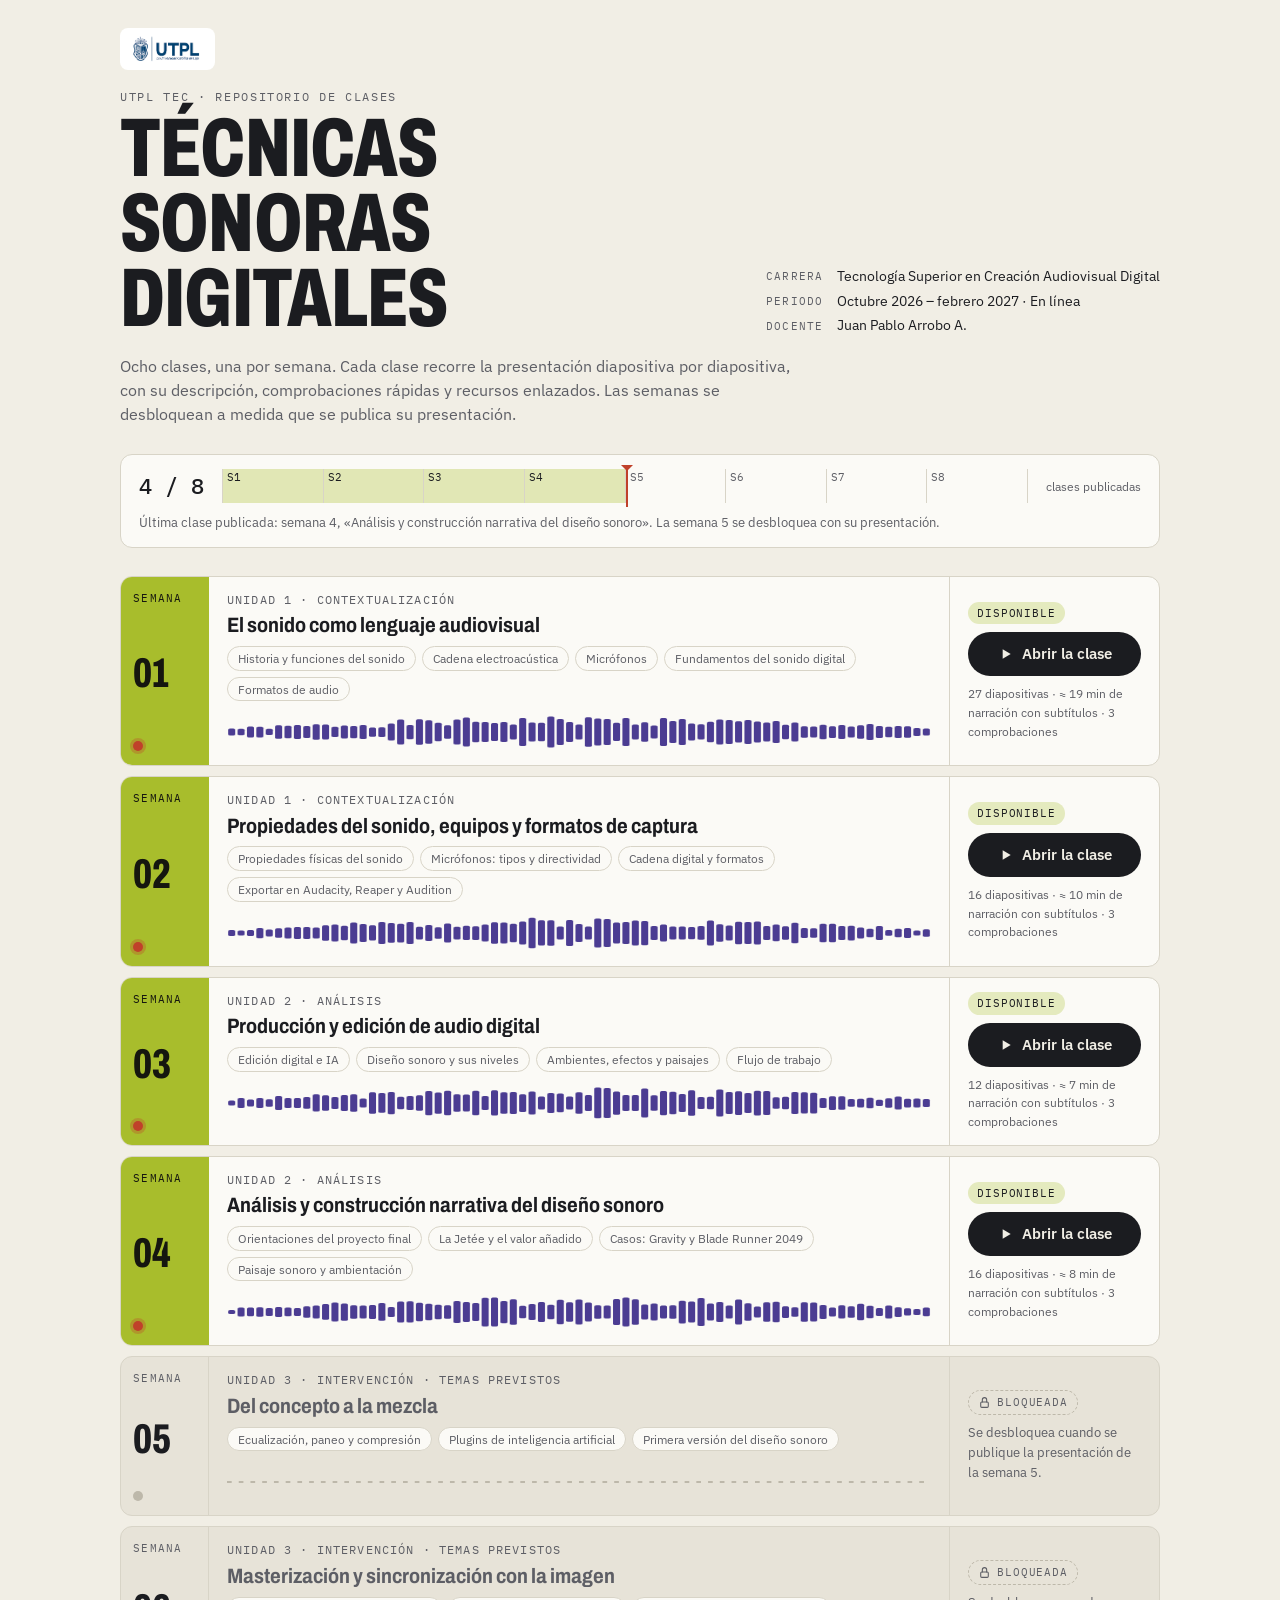
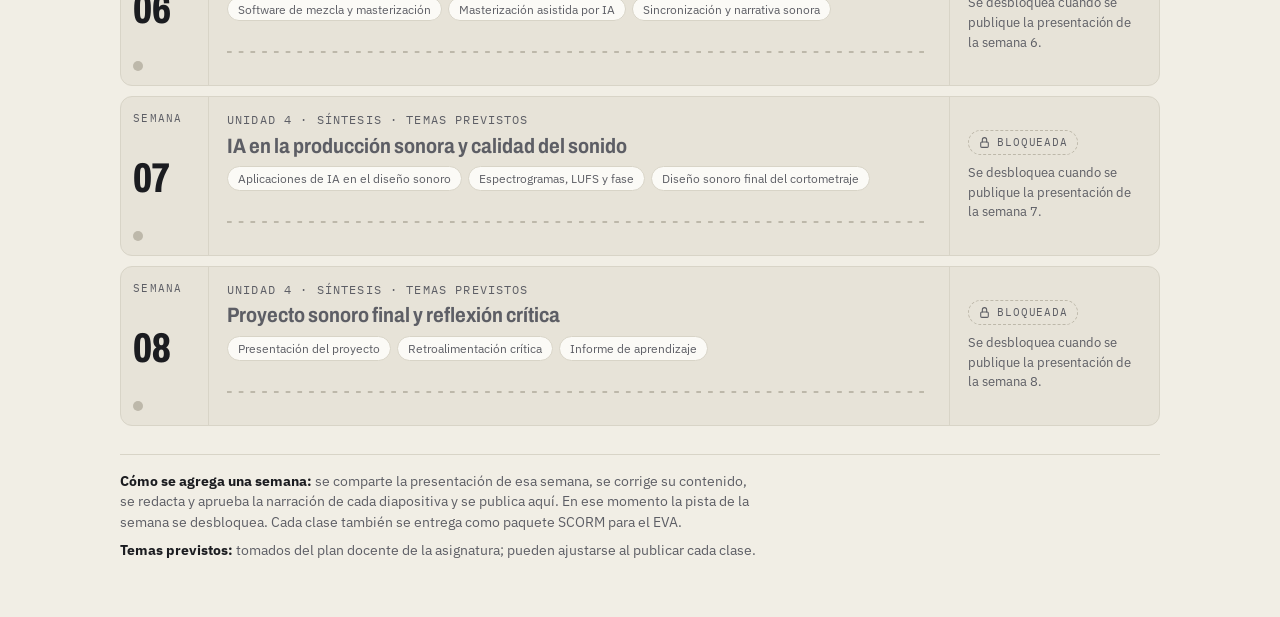
==== index.html @ 89742c26 "Índice: el código rige para todas las semanas (1 a 8) Co-Authored-By: Claude Opus 5.5 <noreply@anthr" ====
<!doctype html>
<html lang="es">
<head>
<meta charset="utf-8">
<meta name="viewport" content="width=device-width,initial-scale=1">
<title>Repositorio Técnicas Sonoras</title>
<style>body{margin:0}img{max-width:100%}[hidden]{display:none!important}</style>
<script data-goatcounter="https://tec.goatcounter.com/count"
        async src="//gc.zgo.at/count.js"></script>
</head>
<body>

<link rel="preconnect" href="https://fonts.gstatic.com" crossorigin>
<link rel="stylesheet" href="https://fonts.googleapis.com/css2?family=Archivo:wdth,wght@62..100,500..800&family=IBM+Plex+Sans:wght@400;500;600&family=IBM+Plex+Mono:wght@400;500&display=swap">
<style>
/* Layout: una sesión multipista. Cabecera con datos de la asignatura, barra de avance como transporte
   y ocho pistas (una por semana) que se apilan; la pista con clase publicada muestra su forma de onda,
   la bloqueada una línea plana. */
:root{
  --bg:#f1eee5; --surface:#fbfaf6; --fg:#1b1c20; --muted:#5d5e65; --line:#d8d4c7;
  --accent:#4b3c92; --lime:#6f7d12; --lime-bg:#a8bd2c; --on-lime:#15160f; --signal:#c0412a;
  --lock-bg:#e7e3d8; --wave-off:#bdb8aa;
  --display:'Archivo','Arial Narrow',system-ui,sans-serif;
  --body:'IBM Plex Sans',system-ui,-apple-system,'Segoe UI',sans-serif;
  --mono:'IBM Plex Mono',ui-monospace,Consolas,monospace;
  font-size:16px;
}
@media (prefers-color-scheme: dark){
  :root:not([data-theme="light"]){
    --bg:#121316; --surface:#1b1c20; --fg:#ecebe5; --muted:#a3a49d; --line:#2d2f35;
    --accent:#b2a6ec; --lime:#c5d64e; --lime-bg:#c5d64e; --on-lime:#15160f; --signal:#e8866c;
    --lock-bg:#17181b; --wave-off:#3a3c43; color-scheme:dark;
  }
}
:root[data-theme="dark"]{
  --bg:#121316; --surface:#1b1c20; --fg:#ecebe5; --muted:#a3a49d; --line:#2d2f35;
  --accent:#b2a6ec; --lime:#c5d64e; --lime-bg:#c5d64e; --on-lime:#15160f; --signal:#e8866c;
  --lock-bg:#17181b; --wave-off:#3a3c43; color-scheme:dark;
}
*{box-sizing:border-box}
body{background:var(--bg); color:var(--fg); margin:0; font-family:var(--body); line-height:1.5; padding-inline:16px; padding-block:28px 56px}
.envoltura{max-width:1040px; margin:0 auto; display:flex; flex-direction:column; gap:28px}
a{color:var(--accent)}
:focus-visible{outline:3px solid var(--lime-bg); outline-offset:3px}

.cabecera{display:grid; grid-template-columns:1fr auto; gap:18px 28px; align-items:end}
.marca{display:inline-flex; background:#fff; border-radius:8px; padding:6px 10px; width:fit-content; grid-column:1/-1}
.marca img{display:block; height:30px; width:auto}
.eyebrow{font-family:var(--mono); font-size:.74rem; letter-spacing:.14em; text-transform:uppercase; color:var(--muted); margin:0}
h1{font-family:var(--display); font-stretch:68%; font-weight:800; text-transform:uppercase; font-size:clamp(2.6rem, 8vw, 5.2rem); line-height:.9; letter-spacing:-.01em; margin:.35rem 0 0; text-wrap:balance}
.ficha{margin:0; display:grid; grid-template-columns:auto 1fr; gap:4px 14px; font-size:.86rem; min-width:0}
.ficha dt{font-family:var(--mono); font-size:.7rem; letter-spacing:.1em; text-transform:uppercase; color:var(--muted); padding-top:.2em}
.ficha dd{margin:0}
.intro{grid-column:1/-1; margin:0; max-width:68ch; color:var(--muted)}

/* transporte */
.transporte{display:grid; grid-template-columns:auto 1fr auto; gap:10px 18px; align-items:center; background:var(--surface); border:1px solid var(--line); border-radius:12px; padding:14px 18px}
.contador{font-family:var(--mono); font-size:1.35rem; font-weight:500; font-variant-numeric:tabular-nums; white-space:nowrap}
.regla{position:relative; height:34px; display:grid; grid-template-columns:repeat(8,1fr); border-left:1px solid var(--line)}
.regla span{border-right:1px solid var(--line); font-family:var(--mono); font-size:.66rem; color:var(--muted); padding:1px 4px; position:relative}
.regla span.on{background:color-mix(in srgb, var(--lime-bg) 32%, transparent); color:var(--fg)}
.cabezal{position:absolute; top:-4px; bottom:-4px; width:2px; background:var(--signal)}
.cabezal::before{content:""; position:absolute; top:0; left:-5px; border:6px solid transparent; border-top-color:var(--signal)}
.transporte .nota{font-size:.82rem; color:var(--muted); grid-column:1/-1; margin:0}

/* pistas */
.pistas{list-style:none; margin:0; padding:0; display:flex; flex-direction:column; gap:10px}
.pista{display:grid; grid-template-columns:88px minmax(0,1fr) 210px; background:var(--surface); border:1px solid var(--line); border-radius:12px; overflow:hidden; min-width:0}
.pista.bloqueada{background:var(--lock-bg)}
.canal{display:flex; flex-direction:column; justify-content:space-between; gap:8px; padding:14px 12px; border-right:1px solid var(--line); font-family:var(--mono)}
.canal .s{font-size:.66rem; letter-spacing:.12em; color:var(--muted)}
.canal .n{font-family:var(--display); font-stretch:68%; font-weight:800; font-size:2.6rem; line-height:.9}
.pista.publicada .canal{background:var(--lime-bg); color:var(--on-lime); border-right-color:transparent}
.pista.publicada .canal .s{color:var(--on-lime)}
.led{width:10px; height:10px; border-radius:50%; background:var(--wave-off)}
.pista.publicada .led{background:var(--signal); box-shadow:0 0 0 3px color-mix(in srgb, var(--signal) 30%, transparent)}
.cuerpo{padding:14px 18px; display:flex; flex-direction:column; gap:6px; min-width:0}
.unidad{font-family:var(--mono); font-size:.72rem; letter-spacing:.1em; text-transform:uppercase; color:var(--muted); margin:0}
.cuerpo h2{font-family:var(--display); font-stretch:85%; font-weight:700; font-size:1.3rem; line-height:1.15; margin:0; text-wrap:balance}
.pista.bloqueada h2{color:var(--muted)}
.temas{margin:2px 0 0; padding:0; list-style:none; display:flex; flex-wrap:wrap; gap:6px}
.temas li{font-size:.78rem; border:1px solid var(--line); border-radius:999px; padding:2px 10px; color:var(--muted); background:var(--surface)}
.onda{display:block; width:100%; height:38px; margin-top:6px}
.lado{display:flex; flex-direction:column; justify-content:center; gap:8px; padding:14px 18px; border-left:1px solid var(--line)}
.estado{display:inline-flex; align-items:center; gap:6px; font-family:var(--mono); font-size:.7rem; letter-spacing:.08em; text-transform:uppercase; width:fit-content; padding:3px 9px; border-radius:999px}
.estado.on{background:color-mix(in srgb, var(--lime-bg) 28%, transparent); color:var(--fg)}
.estado.off{background:transparent; border:1px dashed var(--wave-off); color:var(--muted)}
.estado svg{width:13px; height:13px}
.boton{display:inline-flex; align-items:center; justify-content:center; gap:8px; min-height:44px; padding:10px 16px; border-radius:999px; background:var(--fg); color:var(--bg); font-weight:600; text-decoration:none; font-size:.92rem}
.boton:hover{background:var(--accent); color:#fff}
.boton svg{width:16px; height:16px}
.meta{font-size:.78rem; color:var(--muted); margin:0; font-variant-numeric:tabular-nums}
.avance-propio{font-family:var(--mono); font-size:.74rem; color:var(--fg); margin:0}
.espera{font-size:.82rem; color:var(--muted); margin:0}

.visitas{grid-column:2; justify-self:end; display:inline-flex; align-items:center; gap:12px; background:var(--surface); border:1px solid var(--line); border-radius:10px; padding:8px 12px}
.visitas .etq{font-family:var(--mono); font-size:.68rem; letter-spacing:.14em; text-transform:uppercase; color:var(--muted); line-height:1.25}
.visitas .digitos{display:inline-flex; gap:3px}
.visitas .digitos span{font-family:var(--mono); font-size:1.25rem; font-weight:500; font-variant-numeric:tabular-nums; min-width:1.15em; text-align:center; padding:3px 2px; border-radius:4px; background:var(--fg); color:var(--bg)}
.pie{border-top:1px solid var(--line); padding-top:16px; color:var(--muted); font-size:.85rem; display:grid; gap:8px}
.pie p{margin:0; max-width:80ch}
.pie b{color:var(--fg)}

/* Puerta de acceso con código individual (solo GitHub Pages; inactiva sin URL del Apps Script) */
.puerta{position:fixed; inset:0; z-index:50; display:flex; align-items:center; justify-content:center; padding:16px;
  background:color-mix(in srgb, var(--bg) 86%, transparent); backdrop-filter:blur(3px)}
.puerta-caja{background:var(--surface); border:1px solid var(--line); border-radius:14px; padding:24px; width:100%; max-width:400px;
  display:flex; flex-direction:column; gap:12px; box-shadow:0 12px 32px rgba(0,0,0,.14)}
.puerta-caja h2{font-family:var(--display); font-stretch:85%; font-weight:700; font-size:1.35rem; line-height:1.15; margin:0}
.puerta-caja p{margin:0; font-size:.88rem; color:var(--muted)}
.puerta-caja label{font-family:var(--mono); font-size:.7rem; letter-spacing:.12em; text-transform:uppercase; color:var(--muted)}
.puerta-caja input{font-family:var(--mono); font-size:1.05rem; letter-spacing:.06em; text-transform:uppercase; padding:10px 12px;
  border-radius:8px; border:1.5px solid var(--line); background:var(--bg); color:var(--fg); min-height:44px; width:100%}
.puerta-caja input:focus{outline:3px solid var(--lime-bg); outline-offset:1px}
.puerta-acciones{display:flex; flex-wrap:wrap; gap:10px; align-items:center}
.puerta-acciones .boton{border:0; cursor:pointer; font:inherit; font-weight:600}
.puerta-sin{background:none; border:0; padding:6px 2px; color:var(--accent); font:inherit; font-size:.86rem; text-decoration:underline; cursor:pointer}
.puerta-error{color:var(--signal); font-size:.84rem; margin:0; min-height:1.3em}
.sesion-codigo{grid-column:1/-1; margin:0; font-size:.8rem; color:var(--muted)}
.sesion-codigo b{font-family:var(--mono); font-weight:500; color:var(--fg)}
.sesion-codigo button{background:none; border:0; padding:0 2px; color:var(--accent); font:inherit; text-decoration:underline; cursor:pointer}
/* Progreso colectivo y anónimo por semana */
.prog-mini{display:flex; flex-direction:column; gap:4px}
.prog-mini .barra{height:5px; border-radius:999px; background:var(--line); overflow:hidden}
.prog-mini .lleno{height:100%; width:0; background:var(--accent); border-radius:999px; transition:width .5s ease}
.prog-mini .pct{font-family:var(--mono); font-size:.7rem; color:var(--muted)}

@media (max-width:760px){
  .cabecera{grid-template-columns:1fr}
  .pista{grid-template-columns:64px minmax(0,1fr)}
  .canal .n{font-size:2rem}
  .lado{grid-column:1/-1; border-left:0; border-top:1px solid var(--line); flex-direction:row; flex-wrap:wrap; align-items:center; justify-content:space-between}
  .transporte{grid-template-columns:1fr}
  .visitas{grid-column:1; justify-self:start}
}
@media (prefers-reduced-motion:no-preference){
  .pista.publicada .onda rect{transform-origin:center; animation:sube .7s ease-out both}
  @keyframes sube{from{transform:scaleY(.2)}to{transform:scaleY(1)}}
}
</style>

<div class="puerta" id="puerta" role="dialog" aria-modal="true" aria-labelledby="puerta-titulo" hidden>
  <form class="puerta-caja" id="puerta-form" autocomplete="off" novalidate>
    <h2 id="puerta-titulo">Ingrese con su código</h2>
    <p id="puerta-texto">Escriba el código individual que le entregó el profesor. Se guarda en este navegador y no se le volverá a pedir.</p>
    <label for="puerta-input">Código</label>
    <input id="puerta-input" type="text" inputmode="text" spellcheck="false" placeholder="TSD-XXXXX" maxlength="9" aria-describedby="puerta-error">
    <p class="puerta-error" id="puerta-error" aria-live="polite"></p>
    <div class="puerta-acciones">
      <button class="boton" id="puerta-boton" type="submit">Ingresar</button>
      <button class="puerta-sin" id="puerta-sin" type="button" hidden>Cancelar</button>
    </div>
    <p id="puerta-nota">Todas las clases del repositorio piden este código. Si no lo tiene, consúltelo en el anuncio del EVA.</p>
  </form>
</div>

<div class="envoltura">
  <header class="cabecera">
    <div class="marca"><img src="[data-uri]" alt="Universidad Técnica Particular de Loja"></div>
    <div>
      <p class="eyebrow">UTPL TEC · Repositorio de clases</p>
      <h1>Técnicas sonoras digitales</h1>
    </div>
    <dl class="ficha">
      <dt>Carrera</dt><dd>Tecnología Superior en Creación Audiovisual Digital</dd>
      <dt>Periodo</dt><dd>Octubre 2026 – febrero 2027 · En línea</dd>
      <dt>Docente</dt><dd>Juan Pablo Arrobo A.</dd>
    </dl>
    <div class="visitas" id="visitas" hidden aria-live="polite"><span class="etq">Visitas<br>al repositorio</span><span class="digitos" id="visitas-num" aria-hidden="true"></span><span class="sr" id="visitas-sr" style="position:absolute;width:1px;height:1px;overflow:hidden;clip:rect(0 0 0 0)"></span></div>
    <p class="intro">Ocho clases, una por semana. Cada clase recorre la presentación diapositiva por diapositiva, con su descripción, comprobaciones rápidas y recursos enlazados. Las semanas se desbloquean a medida que se publica su presentación.</p>
  </header>

  <section class="transporte" aria-label="Avance del curso">
    <span class="contador" id="contador">1 / 8</span>
    <div class="regla" id="regla" aria-hidden="true"></div>
    <span class="meta" id="contador-nota">clases publicadas</span>
    <p class="nota" id="ultima"></p>
    <p class="sesion-codigo" id="sesion-codigo" hidden>Ingresó con el código <b id="sesion-codigo-txt"></b> · <button type="button" id="sesion-cambiar">¿No es su código? Cambiar</button></p>
  </section>

  <ol class="pistas" id="pistas" aria-label="Clases por semana"></ol>

  <footer class="pie">
    <p><b>Cómo se agrega una semana:</b> se comparte la presentación de esa semana, se corrige su contenido, se redacta y aprueba la narración de cada diapositiva y se publica aquí. En ese momento la pista de la semana se desbloquea. Cada clase también se entrega como paquete SCORM para el EVA.</p>
    <p><b>Temas previstos:</b> tomados del plan docente de la asignatura; pueden ajustarse al publicar cada clase.</p>
  </footer>
</div>

<script>
/* Contador de visitas (Abacus, sin cuenta; funciona en el sitio público, no dentro del artefacto de Claude).
   Cuenta una visita por sesión del navegador; si el servicio no responde, el contador no se muestra. */
(function () {
  var API = 'https://abacus.jasoncameron.dev/', NS = 'utpl-tsd-juanp4105', KEY = 'repositorio';
  var ya = false; try { ya = sessionStorage.getItem('tsd_visita') === '1'; } catch (e) {}
  var url = API + (ya ? 'get/' : 'hit/') + NS + '/' + KEY;
  var ctl = typeof AbortController !== 'undefined' ? new AbortController() : null;
  if (ctl) setTimeout(function () { ctl.abort(); }, 6000);
  fetch(url, ctl ? { signal: ctl.signal } : {}).then(function (r) { return r.ok ? r.json() : null; }).then(function (d) {
    if (!d || typeof d.value !== 'number') return;
    try { sessionStorage.setItem('tsd_visita', '1'); } catch (e) {}
    var txt = String(d.value).padStart(5, '0');
    document.getElementById('visitas-num').innerHTML = txt.split('').map(function (c) { return '<span>' + c + '</span>'; }).join('');
    document.getElementById('visitas-sr').textContent = d.value + ' visitas';
    document.getElementById('visitas').hidden = false;
  }).catch(function () {});
})();
</script>
<script>
(function () {
  'use strict';
  /* Para publicar una semana: marcar publicada:true, poner su url y su detalle. */
  var semanas = [
    { n: 1, unidad: 'Unidad 1 · Contextualización', titulo: 'El sonido como lenguaje audiovisual', publicada: true,
      url: 'semana-01/index.html', clave: 'a2_leccion_tsd-semana-01_v1', diapositivas: 27,
      detalle: '27 diapositivas · ≈ 19 min de narración con subtítulos · 3 comprobaciones',
      temas: ['Historia y funciones del sonido', 'Cadena electroacústica', 'Micrófonos', 'Fundamentos del sonido digital', 'Formatos de audio'] },
    { n: 2, unidad: 'Unidad 1 · Contextualización', titulo: 'Propiedades del sonido, equipos y formatos de captura', publicada: true,
      url: 'semana-02/index.html', clave: 'a2_leccion_tsd-semana-02_v1', diapositivas: 16,
      detalle: '16 diapositivas · ≈ 10 min de narración con subtítulos · 3 comprobaciones',
      temas: ['Propiedades físicas del sonido', 'Micrófonos: tipos y directividad', 'Cadena digital y formatos', 'Exportar en Audacity, Reaper y Audition'] },
    { n: 3, unidad: 'Unidad 2 · Análisis', titulo: 'Producción y edición de audio digital', publicada: true,
      url: 'semana-03/index.html', clave: 'a2_leccion_tsd-semana-03_v1', diapositivas: 12,
      detalle: '12 diapositivas · ≈ 7 min de narración con subtítulos · 3 comprobaciones',
      temas: ['Edición digital e IA', 'Diseño sonoro y sus niveles', 'Ambientes, efectos y paisajes', 'Flujo de trabajo'] },
    { n: 4, unidad: 'Unidad 2 · Análisis', titulo: 'Análisis y construcción narrativa del diseño sonoro', publicada: true,
      url: 'semana-04/index.html', clave: 'a2_leccion_tsd-semana-04_v1', diapositivas: 16,
      detalle: '16 diapositivas · ≈ 8 min de narración con subtítulos · 3 comprobaciones',
      temas: ['Orientaciones del proyecto final', 'La Jetée y el valor añadido', 'Casos: Gravity y Blade Runner 2049', 'Paisaje sonoro y ambientación'] },
    { n: 5, unidad: 'Unidad 3 · Intervención', titulo: 'Del concepto a la mezcla',
      temas: ['Ecualización, paneo y compresión', 'Plugins de inteligencia artificial', 'Primera versión del diseño sonoro'] },
    { n: 6, unidad: 'Unidad 3 · Intervención', titulo: 'Masterización y sincronización con la imagen',
      temas: ['Software de mezcla y masterización', 'Masterización asistida por IA', 'Sincronización y narrativa sonora'] },
    { n: 7, unidad: 'Unidad 4 · Síntesis', titulo: 'IA en la producción sonora y calidad del sonido',
      temas: ['Aplicaciones de IA en el diseño sonoro', 'Espectrogramas, LUFS y fase', 'Diseño sonoro final del cortometraje'] },
    { n: 8, unidad: 'Unidad 4 · Síntesis', titulo: 'Proyecto sonoro final y reflexión crítica',
      temas: ['Presentación del proyecto', 'Retroalimentación crítica', 'Informe de aprendizaje'] }
  ];

  var publicadas = semanas.filter(function (s) { return s.publicada; });
  var ultima = publicadas[publicadas.length - 1];
  var TOTAL = semanas.length;

  function esc(t) { return String(t).replace(/[&<>"]/g, function (c) { return { '&': '&amp;', '<': '&lt;', '>': '&gt;', '"': '&quot;' }[c]; }); }
  function leerAvance(s) {
    if (!s.clave) return null;
    try { var p = JSON.parse(localStorage.getItem(s.clave)); if (!p) return null;
      return { vistas: Object.keys(p.vistas || {}).length, fin: !!p.fin }; } catch (e) { return null; }
  }
  function onda(semilla, activa) {
    var w = 600, h = 38, n = 75, bw = w / n, out = '';
    if (!activa) return '<svg class="onda" viewBox="0 0 ' + w + ' ' + h + '" preserveAspectRatio="none" aria-hidden="true"><line x1="0" y1="19" x2="600" y2="19" stroke="var(--wave-off)" stroke-width="2" stroke-dasharray="4 6"/></svg>';
    var x = semilla * 9301 + 49297;
    for (var i = 0; i < n; i++) {
      x = (x * 9301 + 49297) % 233280;
      var r = x / 233280, env = Math.sin(Math.PI * i / n) * .7 + .3;
      var a = Math.max(2, (r * .6 + .4) * env * (h - 6));
      out += '<rect x="' + (i * bw + 1).toFixed(1) + '" y="' + ((h - a) / 2).toFixed(1) + '" width="' + (bw - 2).toFixed(1) + '" height="' + a.toFixed(1) + '" rx="1.5" fill="var(--accent)" style="animation-delay:' + (i * 8) + 'ms"/>';
    }
    return '<svg class="onda" viewBox="0 0 ' + w + ' ' + h + '" preserveAspectRatio="none" aria-hidden="true">' + out + '</svg>';
  }
  var candado = '<svg viewBox="0 0 24 24" fill="none" stroke="currentColor" stroke-width="2" stroke-linecap="round" stroke-linejoin="round" aria-hidden="true"><rect x="5" y="11" width="14" height="10" rx="2"/><path d="M8 11V7a4 4 0 0 1 8 0v4"/></svg>';
  var play = '<svg viewBox="0 0 24 24" fill="currentColor" aria-hidden="true"><path d="M7 5v14l12-7z"/></svg>';

  document.getElementById('contador').textContent = publicadas.length + ' / ' + TOTAL;
  document.getElementById('regla').innerHTML = semanas.map(function (s) { return '<span class="' + (s.publicada ? 'on' : '') + '">S' + s.n + '</span>'; }).join('') +
    '<i class="cabezal" style="left:' + (publicadas.length / TOTAL * 100) + '%"></i>';
  if (ultima) document.getElementById('ultima').textContent = 'Última clase publicada: semana ' + ultima.n + ', «' + ultima.titulo + '». La semana ' + (ultima.n + 1 <= TOTAL ? (ultima.n + 1) + ' se desbloquea con su presentación.' : 'final ya está disponible.');

  document.getElementById('pistas').innerHTML = semanas.map(function (s) {
    var num = String(s.n).padStart(2, '0');
    var temas = '<ul class="temas" aria-label="Temas">' + s.temas.map(function (t) { return '<li>' + esc(t) + '</li>'; }).join('') + '</ul>';
    var canal = '<div class="canal"><span class="s">SEMANA</span><span class="n">' + num + '</span><span class="led" aria-hidden="true"></span></div>';
    if (s.publicada) {
      var av = leerAvance(s), txtAv = '';
      if (av && av.fin) txtAv = '<p class="avance-propio">✓ Clase terminada</p>';
      else if (av && av.vistas) txtAv = '<p class="avance-propio">Su avance: ' + av.vistas + ' de ' + s.diapositivas + ' diapositivas</p>';
      return '<li class="pista publicada">' + canal +
        '<div class="cuerpo"><p class="unidad">' + esc(s.unidad) + '</p><h2>' + esc(s.titulo) + '</h2>' + temas + onda(s.n, true) + '</div>' +
        '<div class="lado"><span class="estado on">Disponible</span><a class="boton" href="' + esc(s.url) + '" data-semana="semana-' + num + '" data-n="' + s.n + '">' + play + (av && av.vistas && !av.fin ? 'Continuar la clase' : 'Abrir la clase') + '</a>' +
        '<p class="meta">' + esc(s.detalle) + '</p>' + txtAv +
        '<div class="prog-mini" id="prog-semana-' + num + '" hidden><div class="barra"><div class="lleno"></div></div><span class="pct"></span></div>' +
        '</div></li>';
    }
    return '<li class="pista bloqueada" aria-disabled="true">' + canal +
      '<div class="cuerpo"><p class="unidad">' + esc(s.unidad) + ' · temas previstos</p><h2>' + esc(s.titulo) + '</h2>' + temas + onda(s.n, false) + '</div>' +
      '<div class="lado"><span class="estado off">' + candado + 'Bloqueada</span><p class="espera">Se desbloquea cuando se publique la presentación de la semana ' + s.n + '.</p></div></li>';
  }).join('');
})();
</script>

<script>
/* Puerta de acceso con código individual + registro de ingresos + progreso colectivo anónimo.
   Todo pasa por un Google Apps Script del profesor (AppsScript_Codigo_TSD.gs). Mientras APPS_SCRIPT_URL
   siga en 'PENDIENTE_URL_APPS_SCRIPT', esta sección no hace nada y la página funciona con acceso libre.
   Solo funciona en GitHub Pages: la copia del repositorio en Claude bloquea llamadas a servicios externos. */
(function () {
  'use strict';
  // ⚠️ Reemplazar por la URL de la aplicación web del Apps Script (termina en /exec). Paso 5 de la guía.
  var APPS_SCRIPT_URL = 'PENDIENTE_URL_APPS_SCRIPT';
  var PRIMERA_SEMANA_CON_CODIGO = 1;   // todas las semanas piden código (decisión del profesor, 29 oct 2026)
  var CODIGO_DOCENTE = 'TSD-PROFE';    // se registra como «docente» y no cuenta en el porcentaje
  var CLAVE = 'tsd_codigo';

  if (!/^https:\/\/script\.google(usercontent)?\.com\//.test(APPS_SCRIPT_URL)) return;

  var $ = function (id) { return document.getElementById(id); };
  var puerta = $('puerta'), form = $('puerta-form'), input = $('puerta-input'), error = $('puerta-error');
  var destino = null, ultimoFoco = null;

  function formatoValido(c) { return /^TSD-[A-Z2-9]{5}$/.test(c); }
  function leer() { try { var c = localStorage.getItem(CLAVE); return c && formatoValido(c) ? c : null; } catch (e) { return null; } }
  function guardar(c) { try { localStorage.setItem(CLAVE, c); } catch (e) {} }
  function borrar() { try { localStorage.removeItem(CLAVE); } catch (e) {} }

  function baliza(codigo, pagina, listo) {
    var hecho = false, fin = function () { if (!hecho) { hecho = true; if (listo) listo(); } };
    if (!codigo) { fin(); return; }
    var img = new Image();
    img.onload = img.onerror = fin;
    setTimeout(fin, 900);   // nunca demorar la apertura de la clase más de un segundo
    img.src = APPS_SCRIPT_URL + '?accion=log&codigo=' + encodeURIComponent(codigo) +
      '&pagina=' + encodeURIComponent(pagina) + '&t=' + Date.now();
  }

  function jsonp(params, alListo, alFallar, espera) {
    var cb = 'tsdCb' + Date.now() + Math.floor(Math.random() * 1000), s = document.createElement('script'), vencido = false;
    var t = setTimeout(function () { vencido = true; limpiar(); alFallar(); }, espera || 6000);
    function limpiar() { try { delete window[cb]; } catch (e) { window[cb] = undefined; } if (s.parentNode) s.parentNode.removeChild(s); }
    window[cb] = function (d) { if (vencido) return; clearTimeout(t); limpiar(); alListo(d); };
    s.onerror = function () { if (vencido) return; clearTimeout(t); limpiar(); alFallar(); };
    s.src = APPS_SCRIPT_URL + '?' + params + '&callback=' + cb;
    document.body.appendChild(s);
  }

  function cargarEstadisticas() {
    jsonp('accion=stats', function (d) {
      if (!d || !d.paginas) return;
      Array.prototype.forEach.call(document.querySelectorAll('[data-semana]'), function (a) {
        if (+a.dataset.n < PRIMERA_SEMANA_CON_CODIGO) return;
        var caja = $('prog-' + a.dataset.semana); if (!caja) return;
        var pct = (d.paginas[a.dataset.semana] || {}).porcentaje || 0;
        caja.querySelector('.lleno').style.width = Math.min(100, pct) + '%';
        caja.querySelector('.pct').textContent = pct + '% de la clase ya la revisó';
        caja.hidden = false;
      });
    }, function () {});
  }

  function mostrarSesion() {
    var c = leer();
    $('sesion-codigo').hidden = !c;
    if (c) $('sesion-codigo-txt').textContent = c;
  }

  function abrirPuerta(semana) {
    destino = semana || null;
    ultimoFoco = document.activeElement;
    $('puerta-titulo').textContent = destino ? 'Esta clase pide su código' : 'Ingrese con su código';
    $('puerta-sin').textContent = 'Cancelar';
    $('puerta-sin').hidden = !destino && !leer();
    error.textContent = ''; input.value = '';
    puerta.hidden = false;
    setTimeout(function () { input.focus(); }, 30);
  }
  function cerrarPuerta() {
    puerta.hidden = true; destino = null;
    if (ultimoFoco && ultimoFoco.focus) ultimoFoco.focus();
  }

  function aceptar(codigo) {
    guardar(codigo);
    var ir = destino;
    cerrarPuerta(); mostrarSesion();
    try { sessionStorage.setItem('tsd_indice', '1'); } catch (e) {}
    baliza(codigo, 'indice');
    cargarEstadisticas();
    if (ir) baliza(codigo, ir.dataset.semana, function () { location.href = ir.href; });
  }

  form.addEventListener('submit', function (e) {
    e.preventDefault();
    var val = input.value.trim().toUpperCase().replace(/\s+/g, '');
    if (/^TSD[A-Z2-9]{5}$/.test(val)) val = 'TSD-' + val.slice(3);
    if (!formatoValido(val)) { error.textContent = 'Revise el código: tiene la forma TSD-XXXXX.'; return; }
    if (val === CODIGO_DOCENTE) { aceptar(val); return; }
    var boton = $('puerta-boton'); boton.disabled = true; error.textContent = 'Comprobando…';
    jsonp('accion=validar&codigo=' + encodeURIComponent(val), function (d) {
      boton.disabled = false;
      if (d && d.valido === false) { error.textContent = 'Ese código no está en la lista de la clase. Revíselo o consulte al profesor.'; return; }
      aceptar(val);
    }, function () { boton.disabled = false; aceptar(val); /* sin respuesta del servidor: vale el formato */ });
  });
  $('puerta-sin').addEventListener('click', cerrarPuerta);
  puerta.addEventListener('keydown', function (e) { if (e.key === 'Escape' && !$('puerta-sin').hidden) cerrarPuerta(); });
  $('sesion-cambiar').addEventListener('click', function () { borrar(); mostrarSesion(); abrirPuerta(); });

  document.addEventListener('click', function (e) {
    var a = e.target.closest && e.target.closest('a[data-semana]');
    if (!a || e.defaultPrevented || e.button !== 0 || e.metaKey || e.ctrlKey || e.shiftKey || e.altKey) return;
    var codigo = leer();
    if (!codigo && +a.dataset.n < PRIMERA_SEMANA_CON_CODIGO) return;   // semana libre: se abre sin más
    e.preventDefault();
    if (!codigo) { abrirPuerta(a); return; }
    baliza(codigo, a.dataset.semana, function () { location.href = a.href; });
  });

  var codigo = leer();
  mostrarSesion();
  if (codigo) {
    var visto = false; try { visto = sessionStorage.getItem('tsd_indice') === '1'; sessionStorage.setItem('tsd_indice', '1'); } catch (e) {}
    if (!visto) baliza(codigo, 'indice');
    cargarEstadisticas();
  } else {
    abrirPuerta();
  }
})();
</script>
</body>
</html>
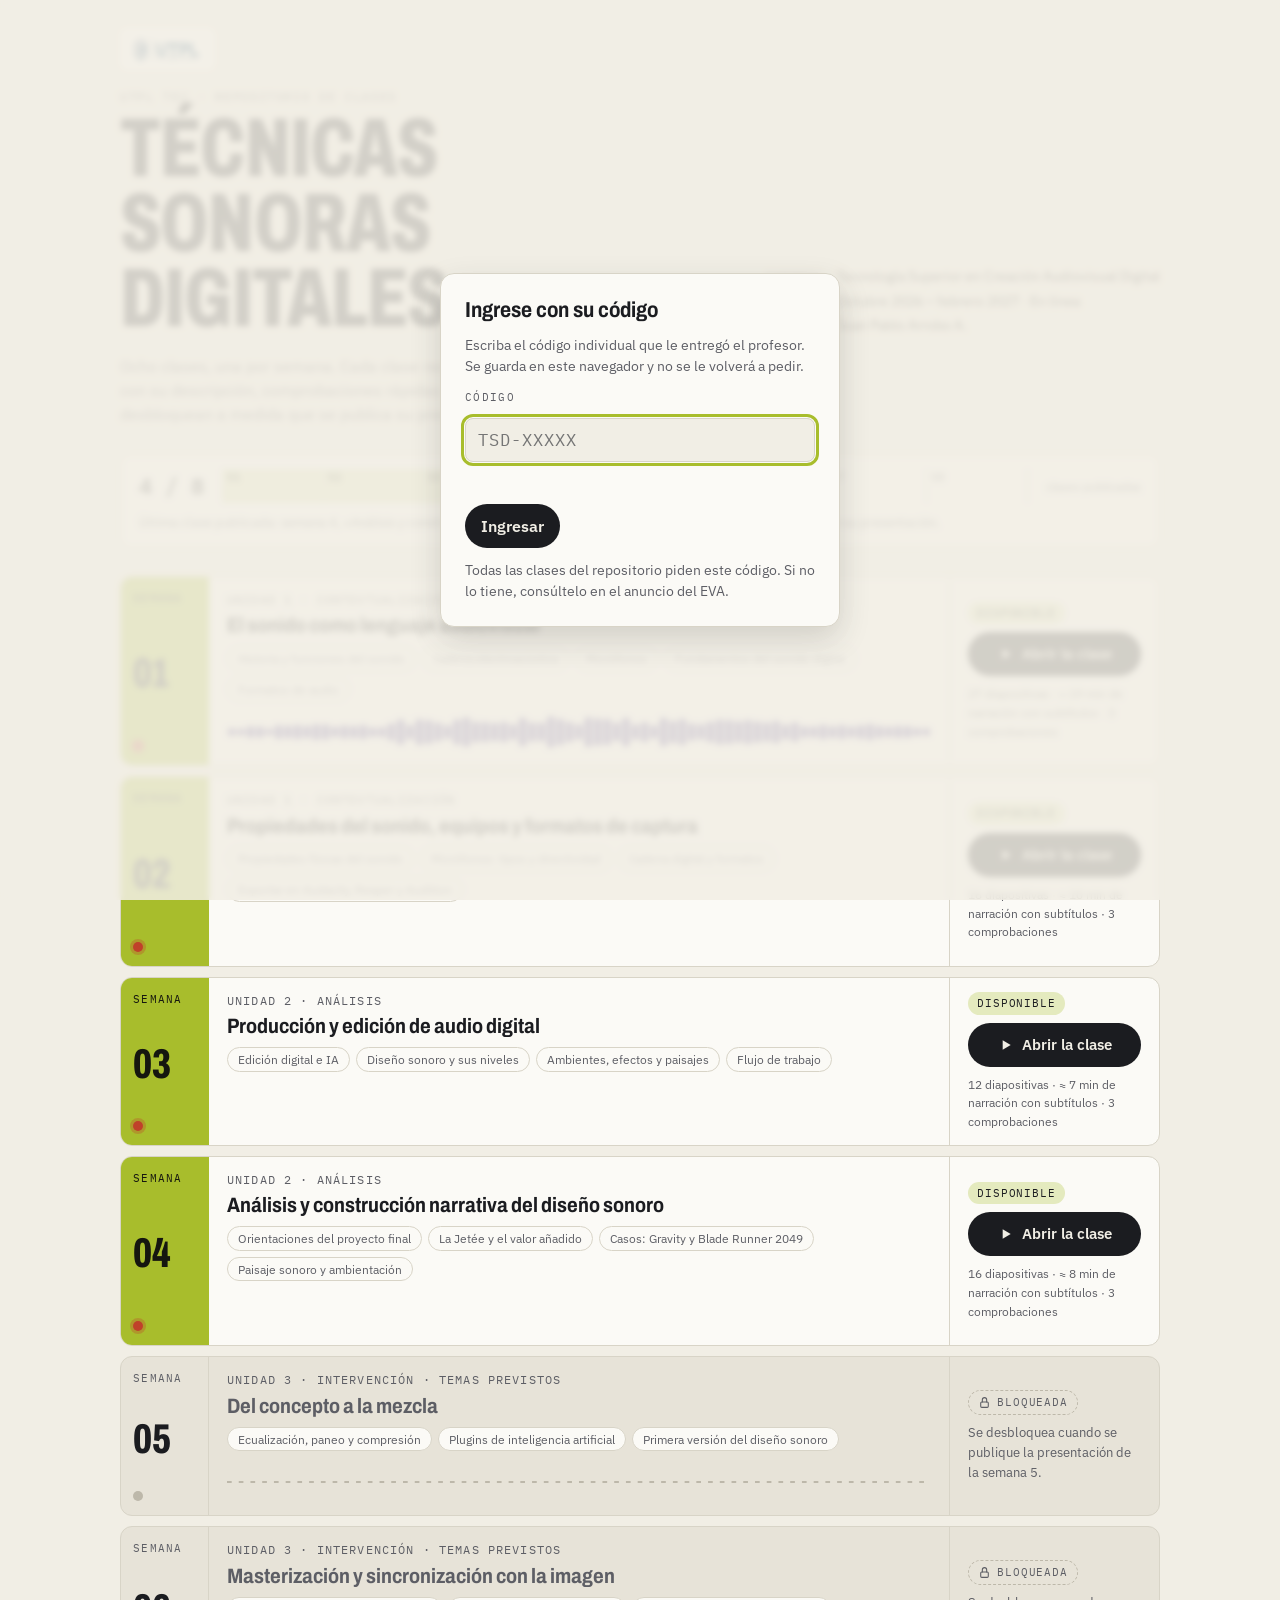
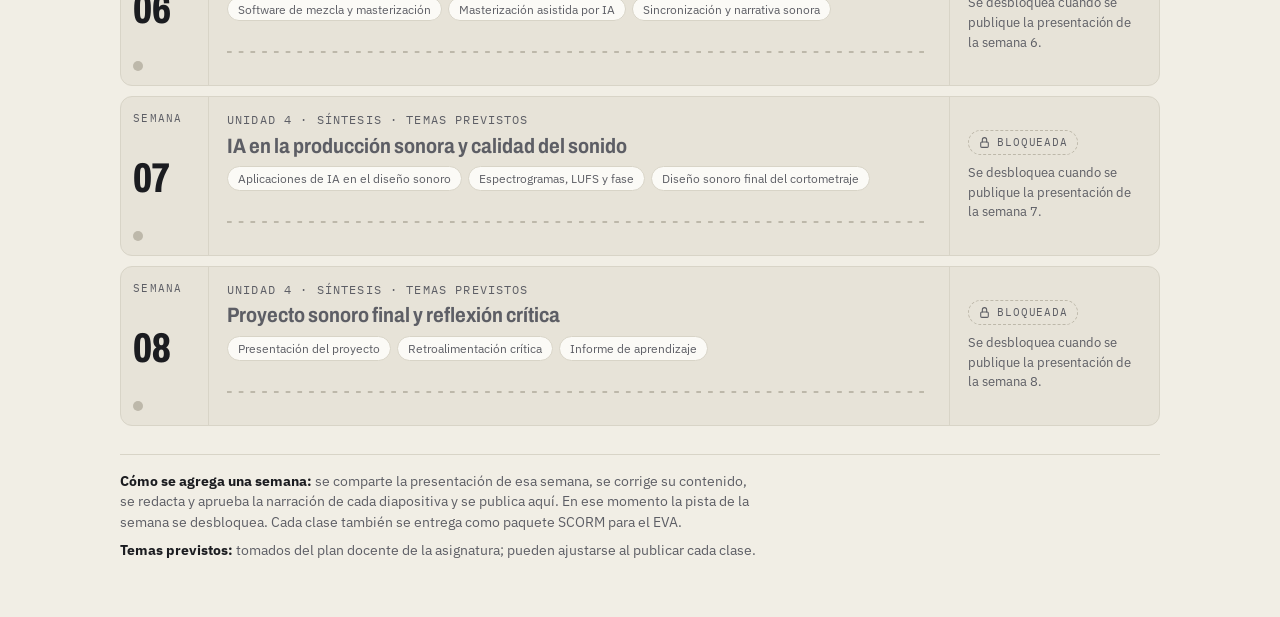
==== commit 55136416: "Update index.html" ====
--- a/index.html
+++ b/index.html
@@ -296,7 +296,7 @@
 (function () {
   'use strict';
   // ⚠️ Reemplazar por la URL de la aplicación web del Apps Script (termina en /exec). Paso 5 de la guía.
-  var APPS_SCRIPT_URL = 'PENDIENTE_URL_APPS_SCRIPT';
+  var APPS_SCRIPT_URL = 'https://script.google.com/macros/s/AKfycbwCNtzRf75Rotw9YjVenDN_ynTC9k0EbCP096Bmy0Ep_1t2-4keZz8aQZhkf4jogw3Bbw/exec';
   var PRIMERA_SEMANA_CON_CODIGO = 1;   // todas las semanas piden código (decisión del profesor, 29 oct 2026)
   var CODIGO_DOCENTE = 'TSD-PROFE';    // se registra como «docente» y no cuenta en el porcentaje
   var CLAVE = 'tsd_codigo';
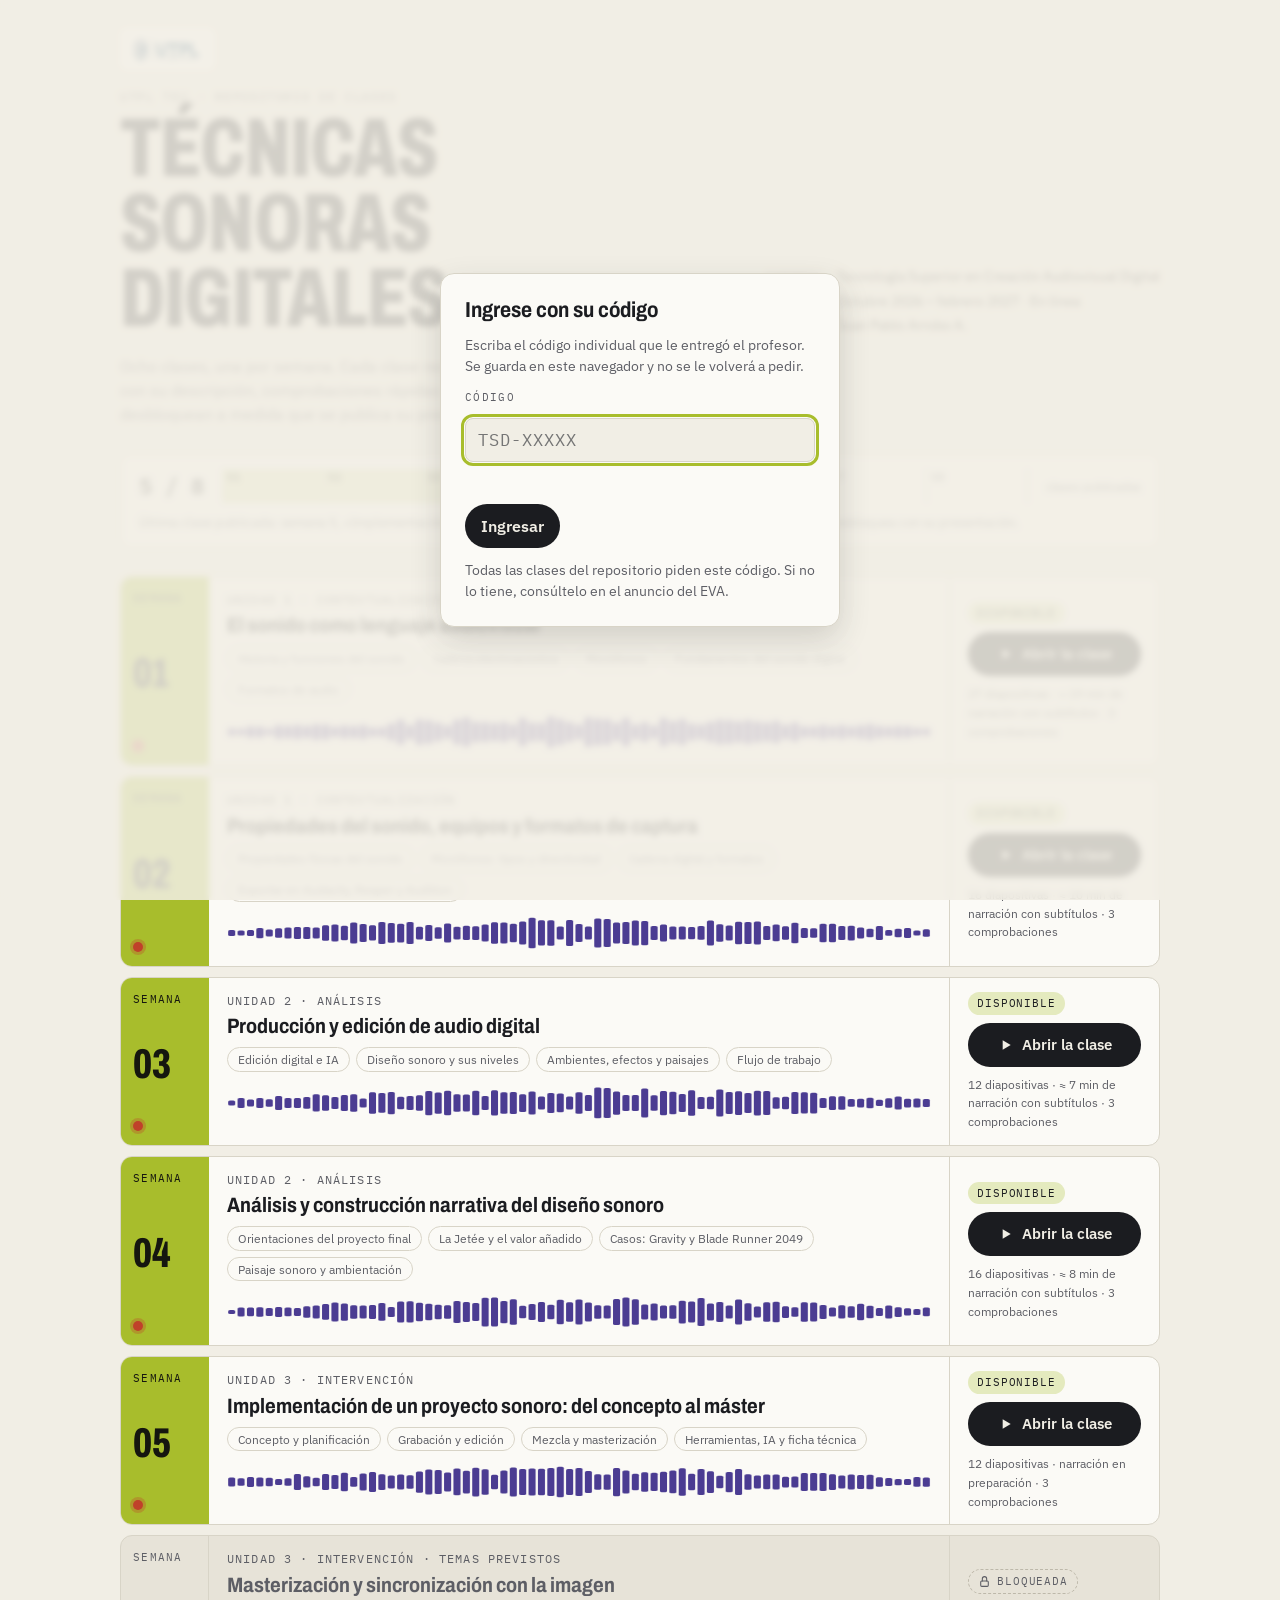
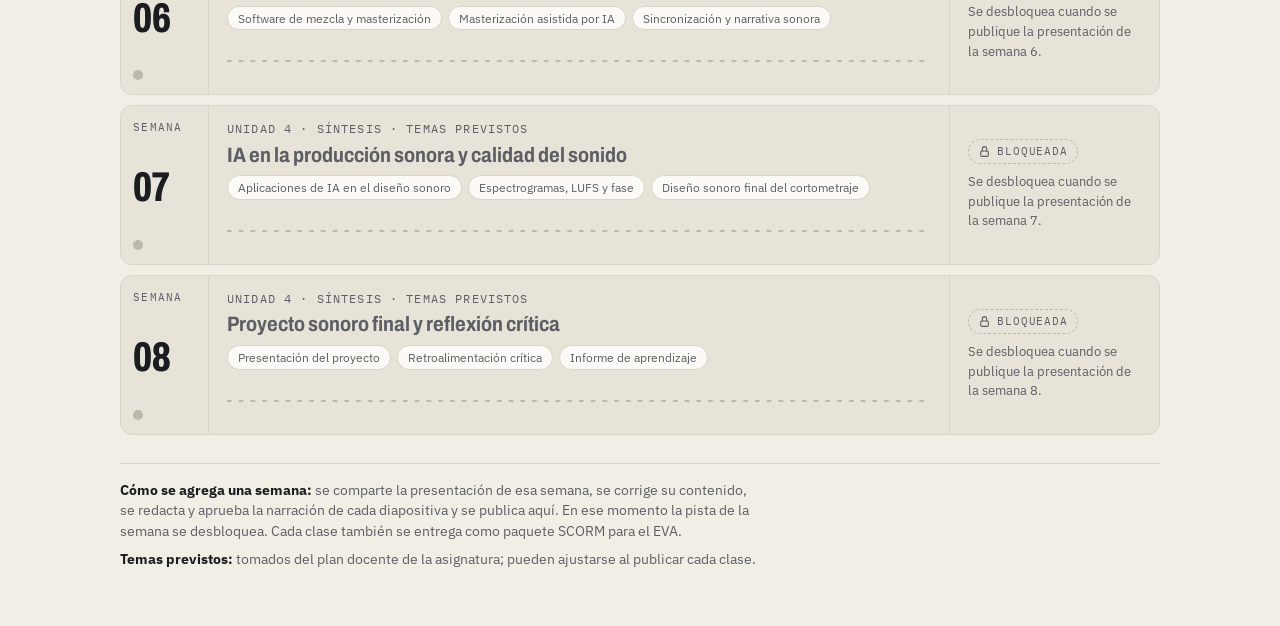
==== commit 8420e2b4: "Semana 5: implementación de un proyecto sonoro (borrador, narración en preparación) Co-Authored-By: " ====
--- a/index.html
+++ b/index.html
@@ -226,8 +226,10 @@
       url: 'semana-04/index.html', clave: 'a2_leccion_tsd-semana-04_v1', diapositivas: 16,
       detalle: '16 diapositivas · ≈ 8 min de narración con subtítulos · 3 comprobaciones',
       temas: ['Orientaciones del proyecto final', 'La Jetée y el valor añadido', 'Casos: Gravity y Blade Runner 2049', 'Paisaje sonoro y ambientación'] },
-    { n: 5, unidad: 'Unidad 3 · Intervención', titulo: 'Del concepto a la mezcla',
-      temas: ['Ecualización, paneo y compresión', 'Plugins de inteligencia artificial', 'Primera versión del diseño sonoro'] },
+    { n: 5, unidad: 'Unidad 3 · Intervención', titulo: 'Implementación de un proyecto sonoro: del concepto al máster', publicada: true,
+      url: 'semana-05/index.html', clave: 'a2_leccion_tsd-semana-05_v1', diapositivas: 12,
+      detalle: '12 diapositivas · narración en preparación · 3 comprobaciones',
+      temas: ['Concepto y planificación', 'Grabación y edición', 'Mezcla y masterización', 'Herramientas, IA y ficha técnica'] },
     { n: 6, unidad: 'Unidad 3 · Intervención', titulo: 'Masterización y sincronización con la imagen',
       temas: ['Software de mezcla y masterización', 'Masterización asistida por IA', 'Sincronización y narrativa sonora'] },
     { n: 7, unidad: 'Unidad 4 · Síntesis', titulo: 'IA en la producción sonora y calidad del sonido',
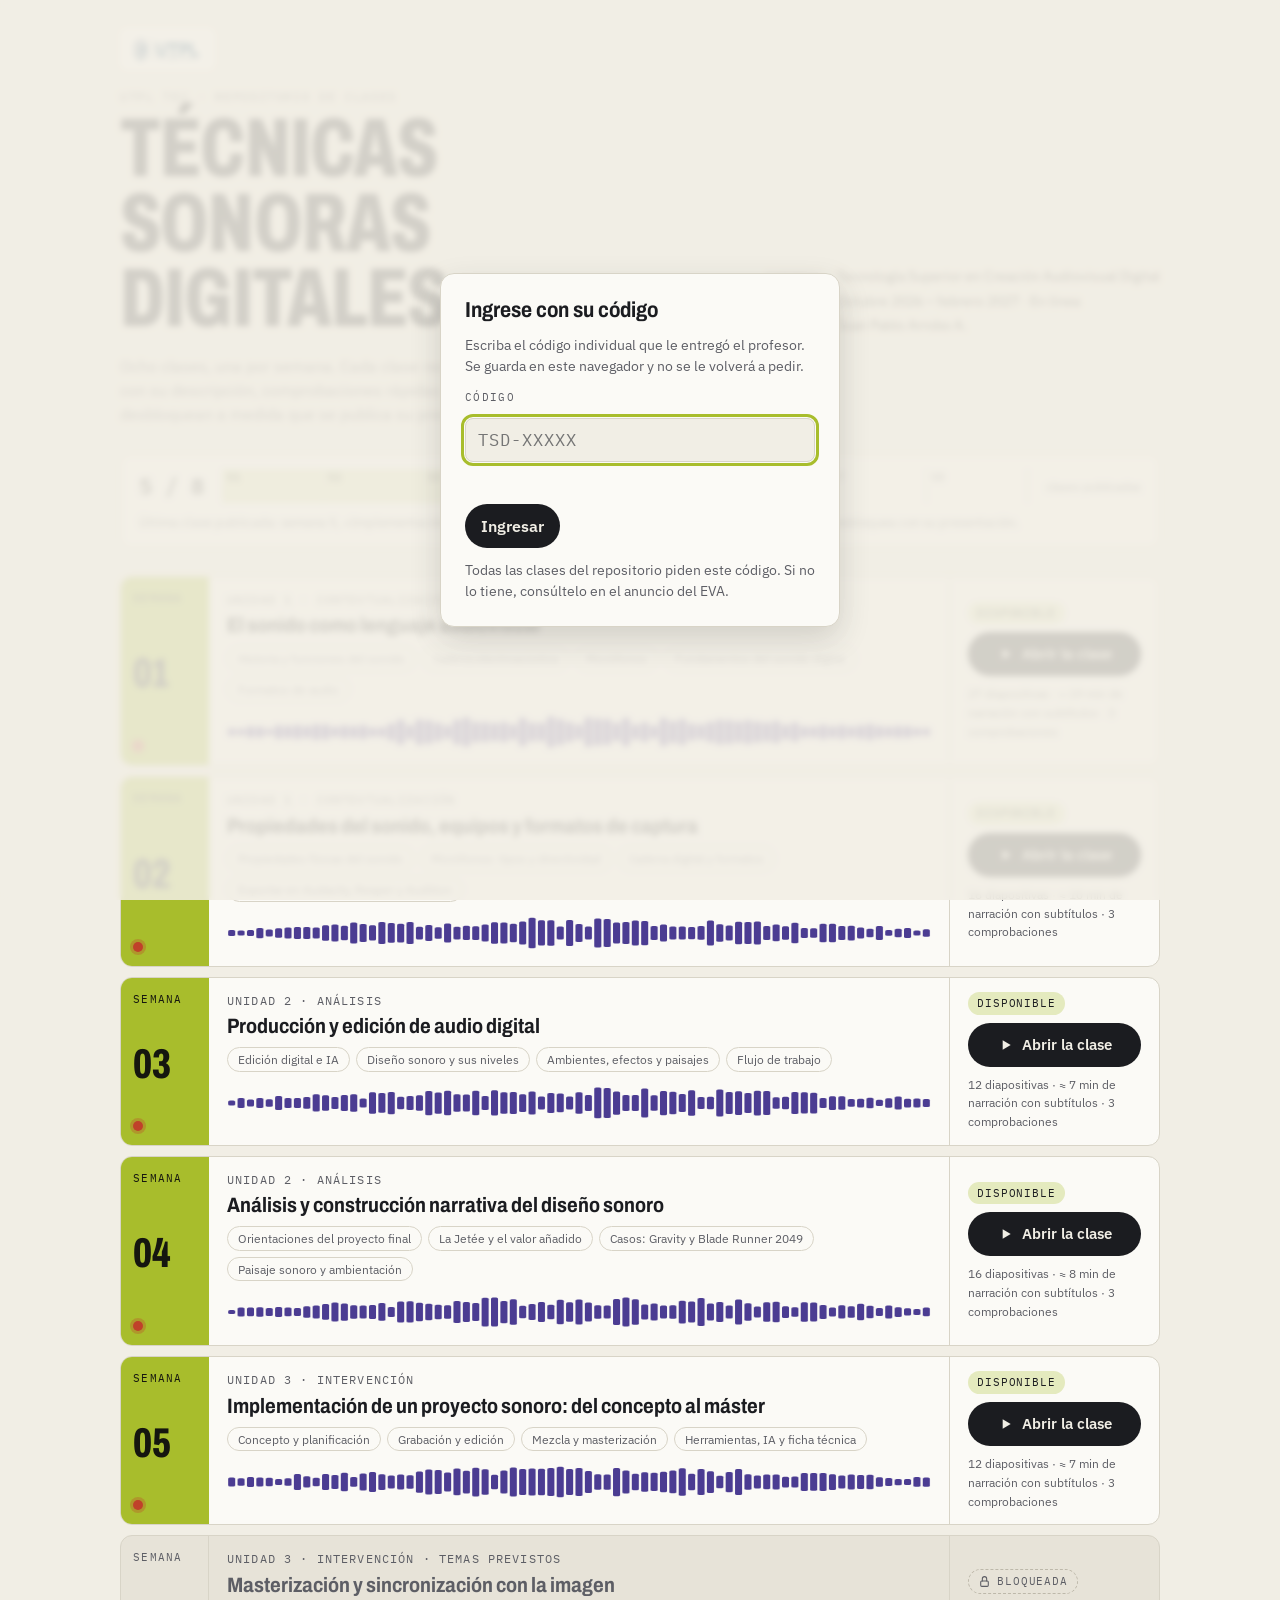
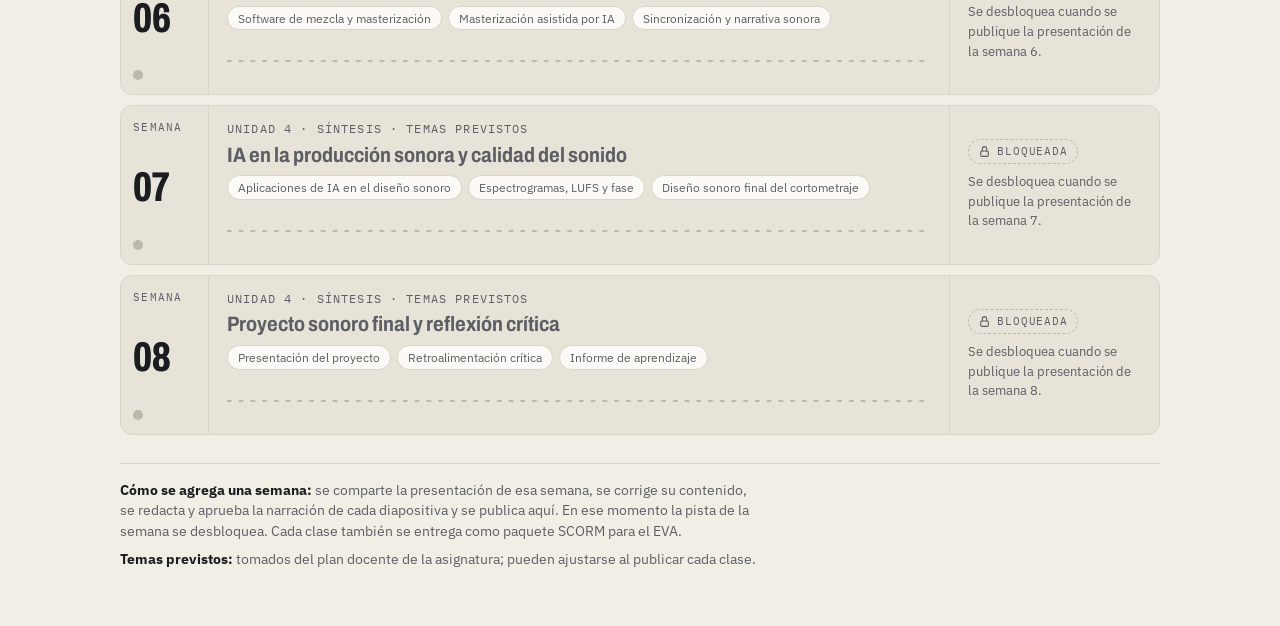
==== commit 2c588f1a: "Semana 5: lección narrada con subtítulos (12 diapositivas, ≈ 7 min) Co-Authored-By: Claude Opus 5.5 " ====
--- a/index.html
+++ b/index.html
@@ -228,7 +228,7 @@
       temas: ['Orientaciones del proyecto final', 'La Jetée y el valor añadido', 'Casos: Gravity y Blade Runner 2049', 'Paisaje sonoro y ambientación'] },
     { n: 5, unidad: 'Unidad 3 · Intervención', titulo: 'Implementación de un proyecto sonoro: del concepto al máster', publicada: true,
       url: 'semana-05/index.html', clave: 'a2_leccion_tsd-semana-05_v1', diapositivas: 12,
-      detalle: '12 diapositivas · narración en preparación · 3 comprobaciones',
+      detalle: '12 diapositivas · ≈ 7 min de narración con subtítulos · 3 comprobaciones',
       temas: ['Concepto y planificación', 'Grabación y edición', 'Mezcla y masterización', 'Herramientas, IA y ficha técnica'] },
     { n: 6, unidad: 'Unidad 3 · Intervención', titulo: 'Masterización y sincronización con la imagen',
       temas: ['Software de mezcla y masterización', 'Masterización asistida por IA', 'Sincronización y narrativa sonora'] },
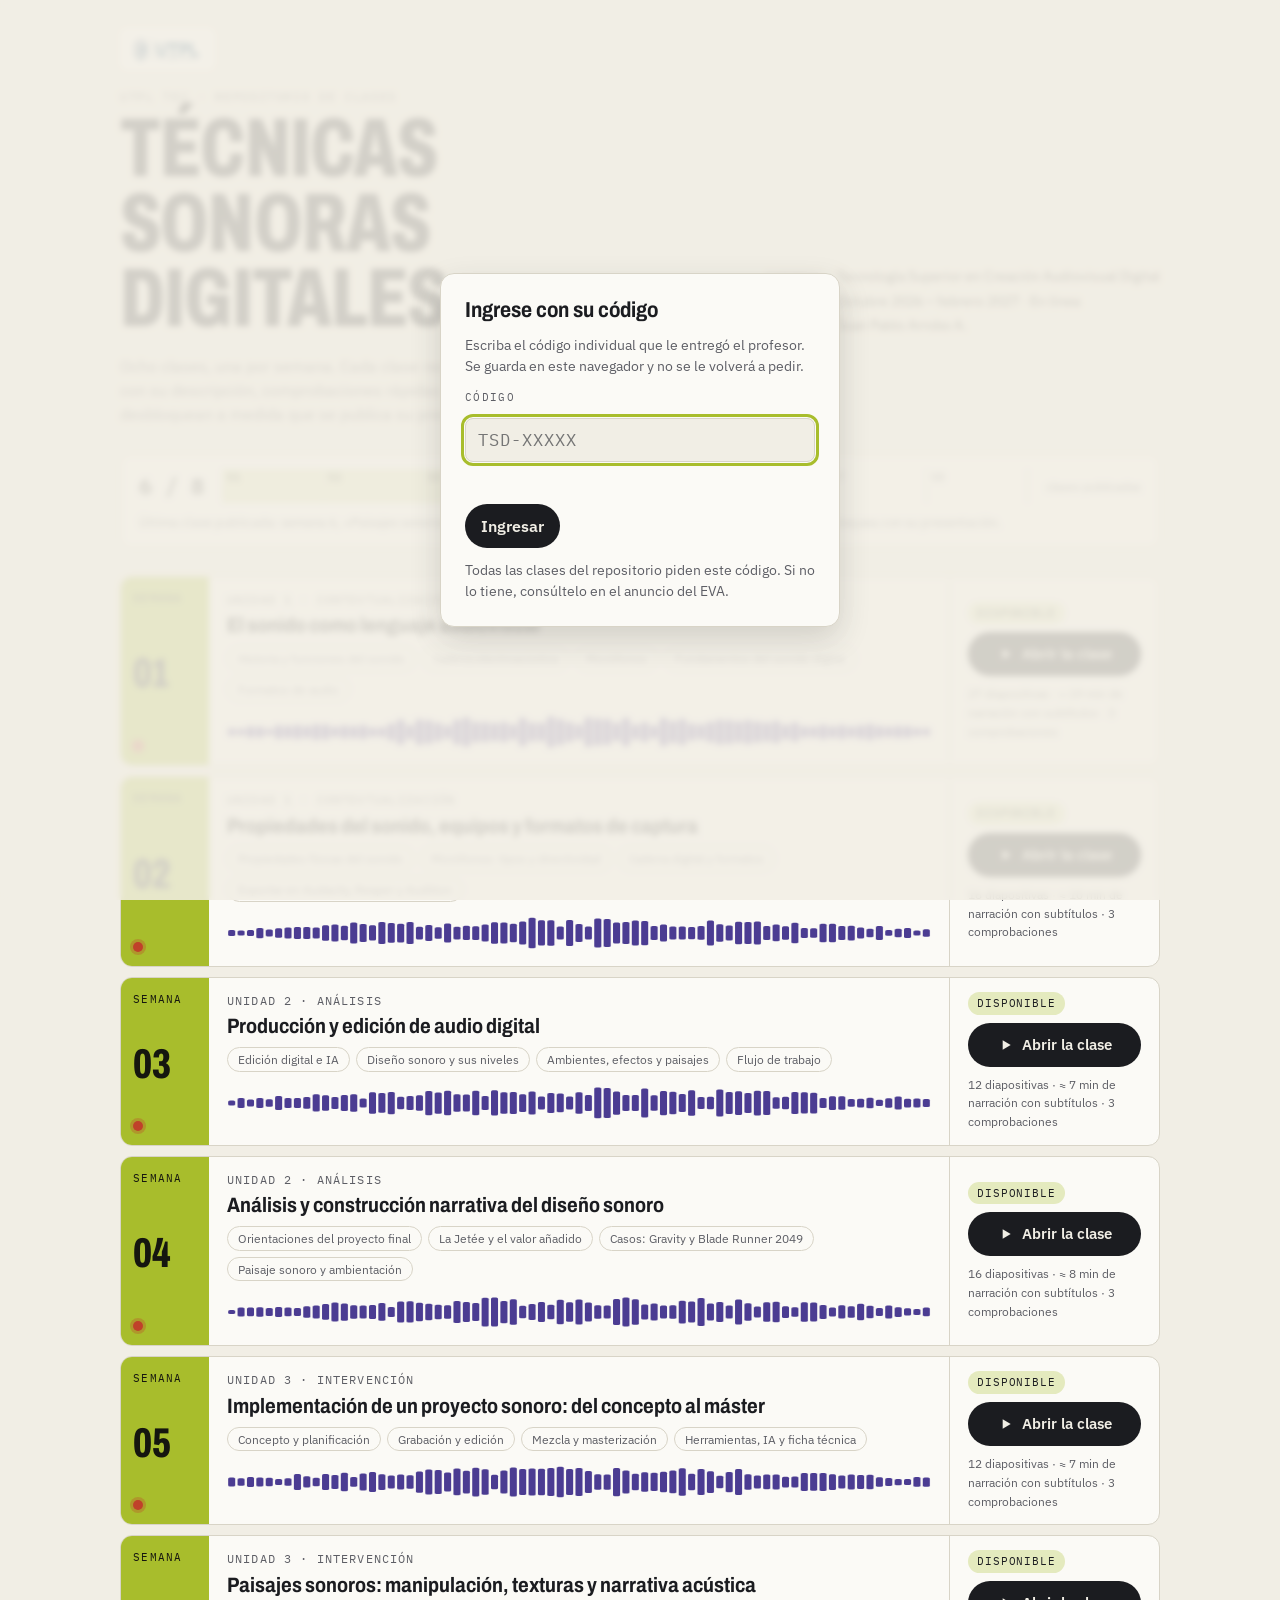
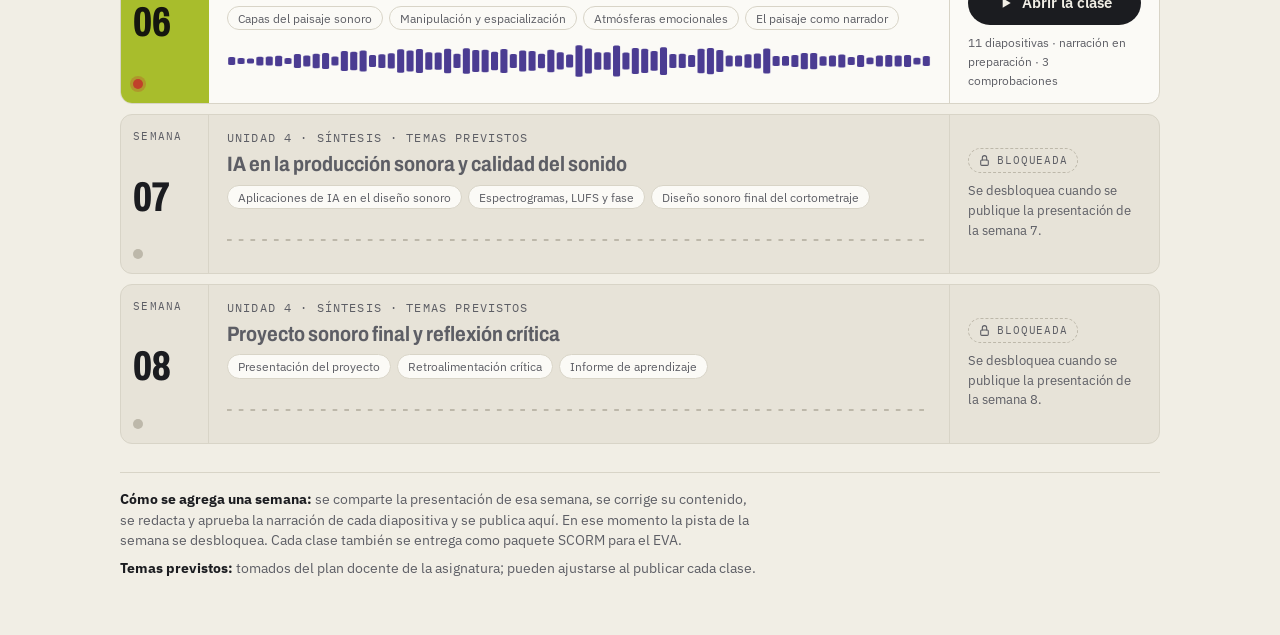
==== commit a2477112: "Semana 6: paisajes sonoros (borrador, narración en preparación) Co-Authored-By: Claude Opus 5.5 <nor" ====
--- a/index.html
+++ b/index.html
@@ -230,8 +230,10 @@
       url: 'semana-05/index.html', clave: 'a2_leccion_tsd-semana-05_v1', diapositivas: 12,
       detalle: '12 diapositivas · ≈ 7 min de narración con subtítulos · 3 comprobaciones',
       temas: ['Concepto y planificación', 'Grabación y edición', 'Mezcla y masterización', 'Herramientas, IA y ficha técnica'] },
-    { n: 6, unidad: 'Unidad 3 · Intervención', titulo: 'Masterización y sincronización con la imagen',
-      temas: ['Software de mezcla y masterización', 'Masterización asistida por IA', 'Sincronización y narrativa sonora'] },
+    { n: 6, unidad: 'Unidad 3 · Intervención', titulo: 'Paisajes sonoros: manipulación, texturas y narrativa acústica', publicada: true,
+      url: 'semana-06/index.html', clave: 'a2_leccion_tsd-semana-06_v1', diapositivas: 11,
+      detalle: '11 diapositivas · narración en preparación · 3 comprobaciones',
+      temas: ['Capas del paisaje sonoro', 'Manipulación y espacialización', 'Atmósferas emocionales', 'El paisaje como narrador'] },
     { n: 7, unidad: 'Unidad 4 · Síntesis', titulo: 'IA en la producción sonora y calidad del sonido',
       temas: ['Aplicaciones de IA en el diseño sonoro', 'Espectrogramas, LUFS y fase', 'Diseño sonoro final del cortometraje'] },
     { n: 8, unidad: 'Unidad 4 · Síntesis', titulo: 'Proyecto sonoro final y reflexión crítica',
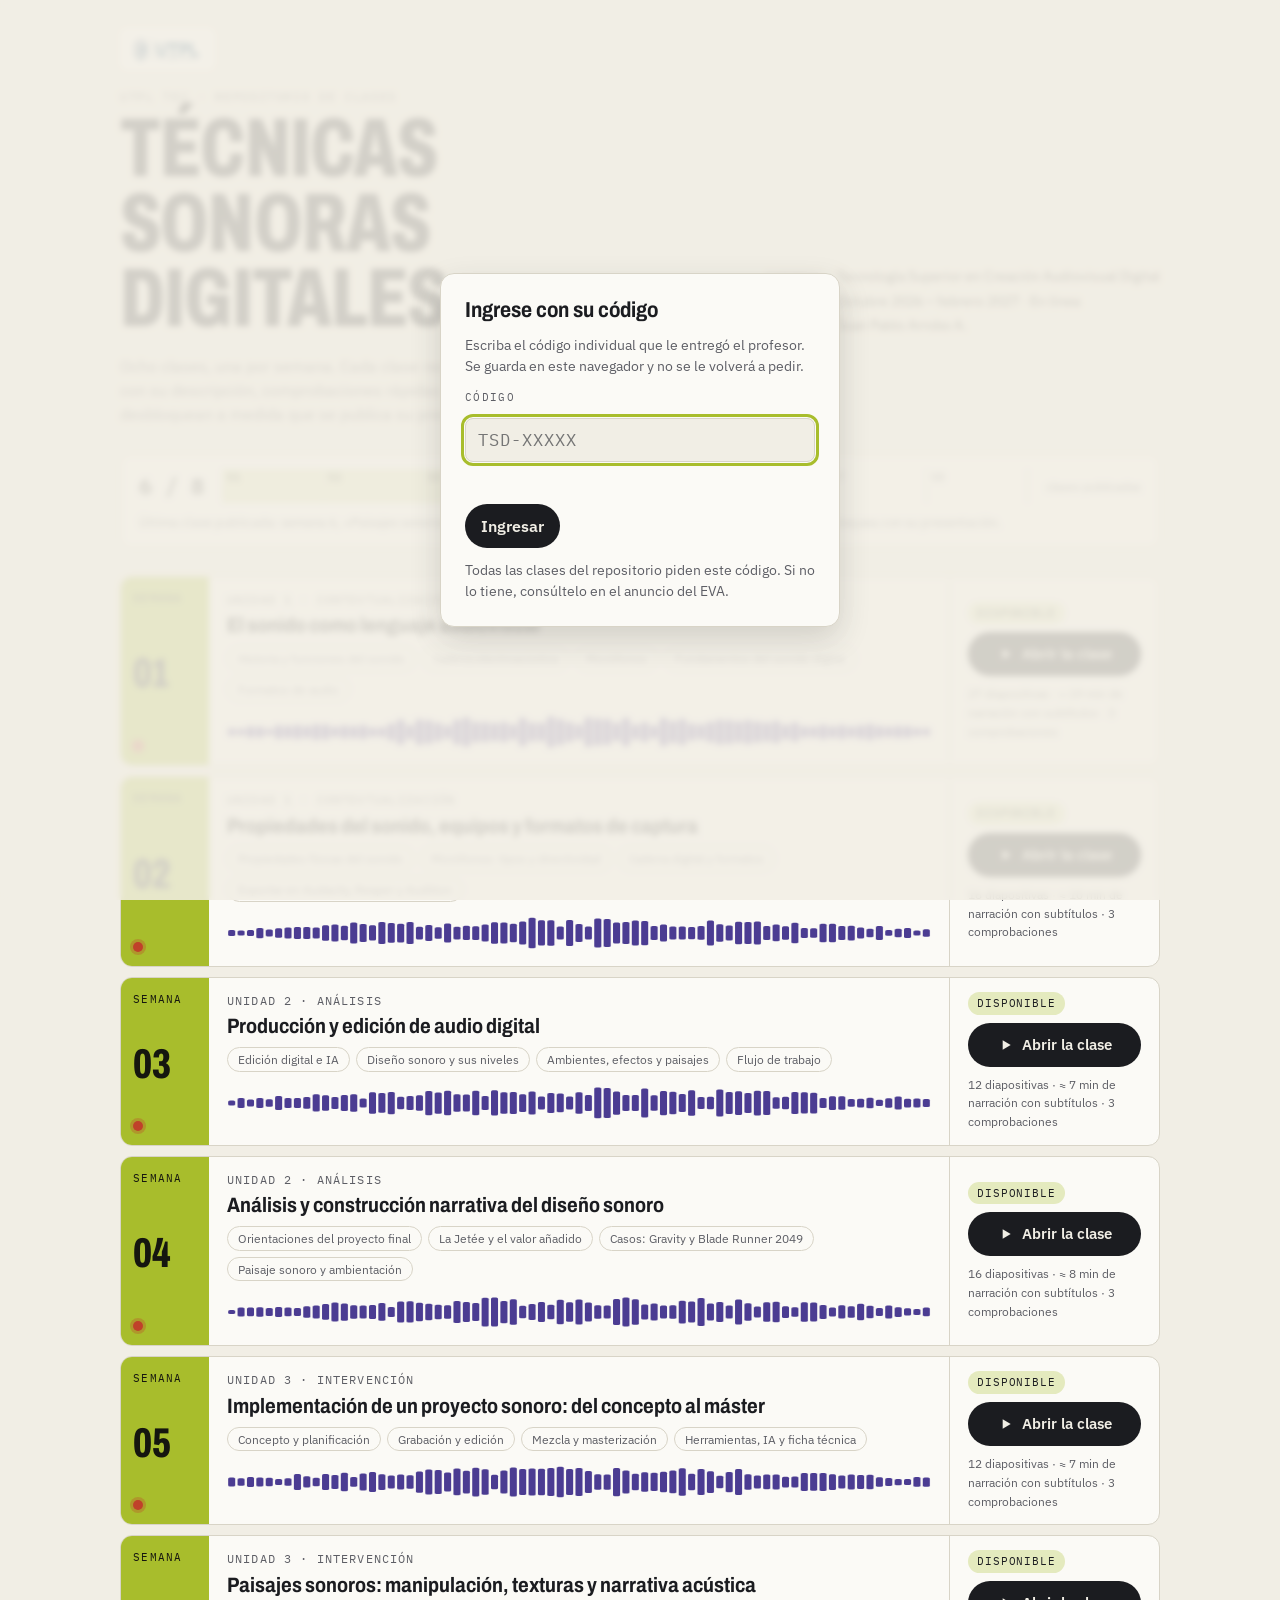
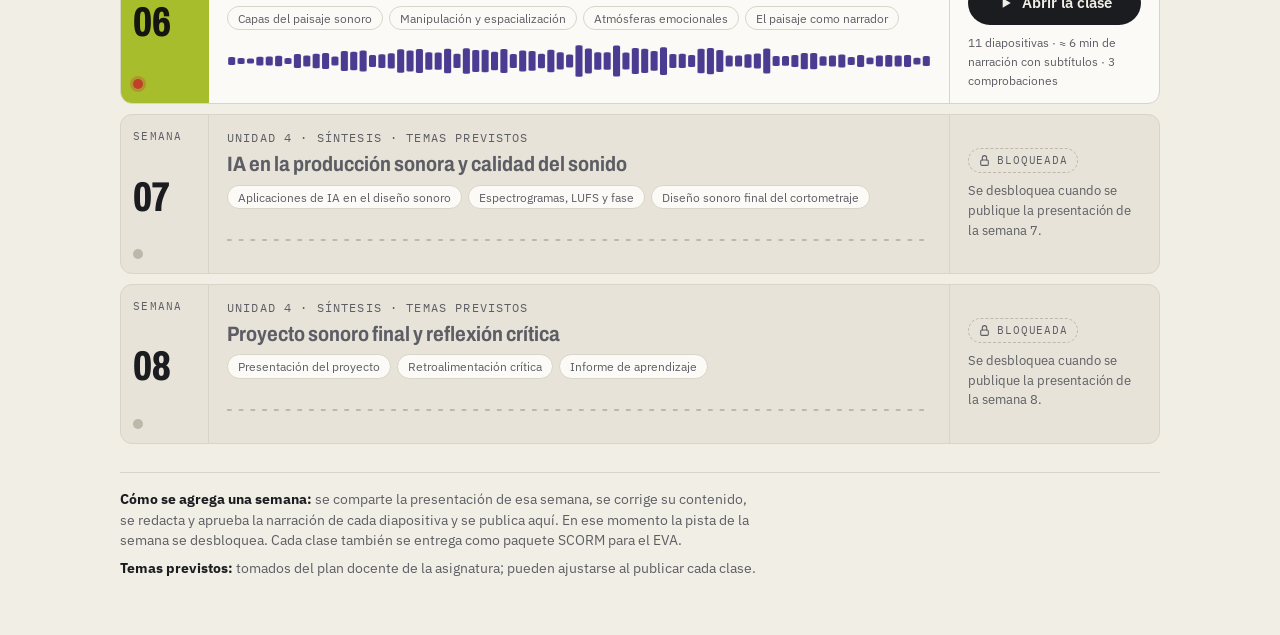
==== commit 474ed134: "Semana 6: lección narrada con subtítulos (11 diapositivas, ≈ 6 min) Co-Authored-By: Claude Opus 5.5 " ====
--- a/index.html
+++ b/index.html
@@ -232,7 +232,7 @@
       temas: ['Concepto y planificación', 'Grabación y edición', 'Mezcla y masterización', 'Herramientas, IA y ficha técnica'] },
     { n: 6, unidad: 'Unidad 3 · Intervención', titulo: 'Paisajes sonoros: manipulación, texturas y narrativa acústica', publicada: true,
       url: 'semana-06/index.html', clave: 'a2_leccion_tsd-semana-06_v1', diapositivas: 11,
-      detalle: '11 diapositivas · narración en preparación · 3 comprobaciones',
+      detalle: '11 diapositivas · ≈ 6 min de narración con subtítulos · 3 comprobaciones',
       temas: ['Capas del paisaje sonoro', 'Manipulación y espacialización', 'Atmósferas emocionales', 'El paisaje como narrador'] },
     { n: 7, unidad: 'Unidad 4 · Síntesis', titulo: 'IA en la producción sonora y calidad del sonido',
       temas: ['Aplicaciones de IA en el diseño sonoro', 'Espectrogramas, LUFS y fase', 'Diseño sonoro final del cortometraje'] },
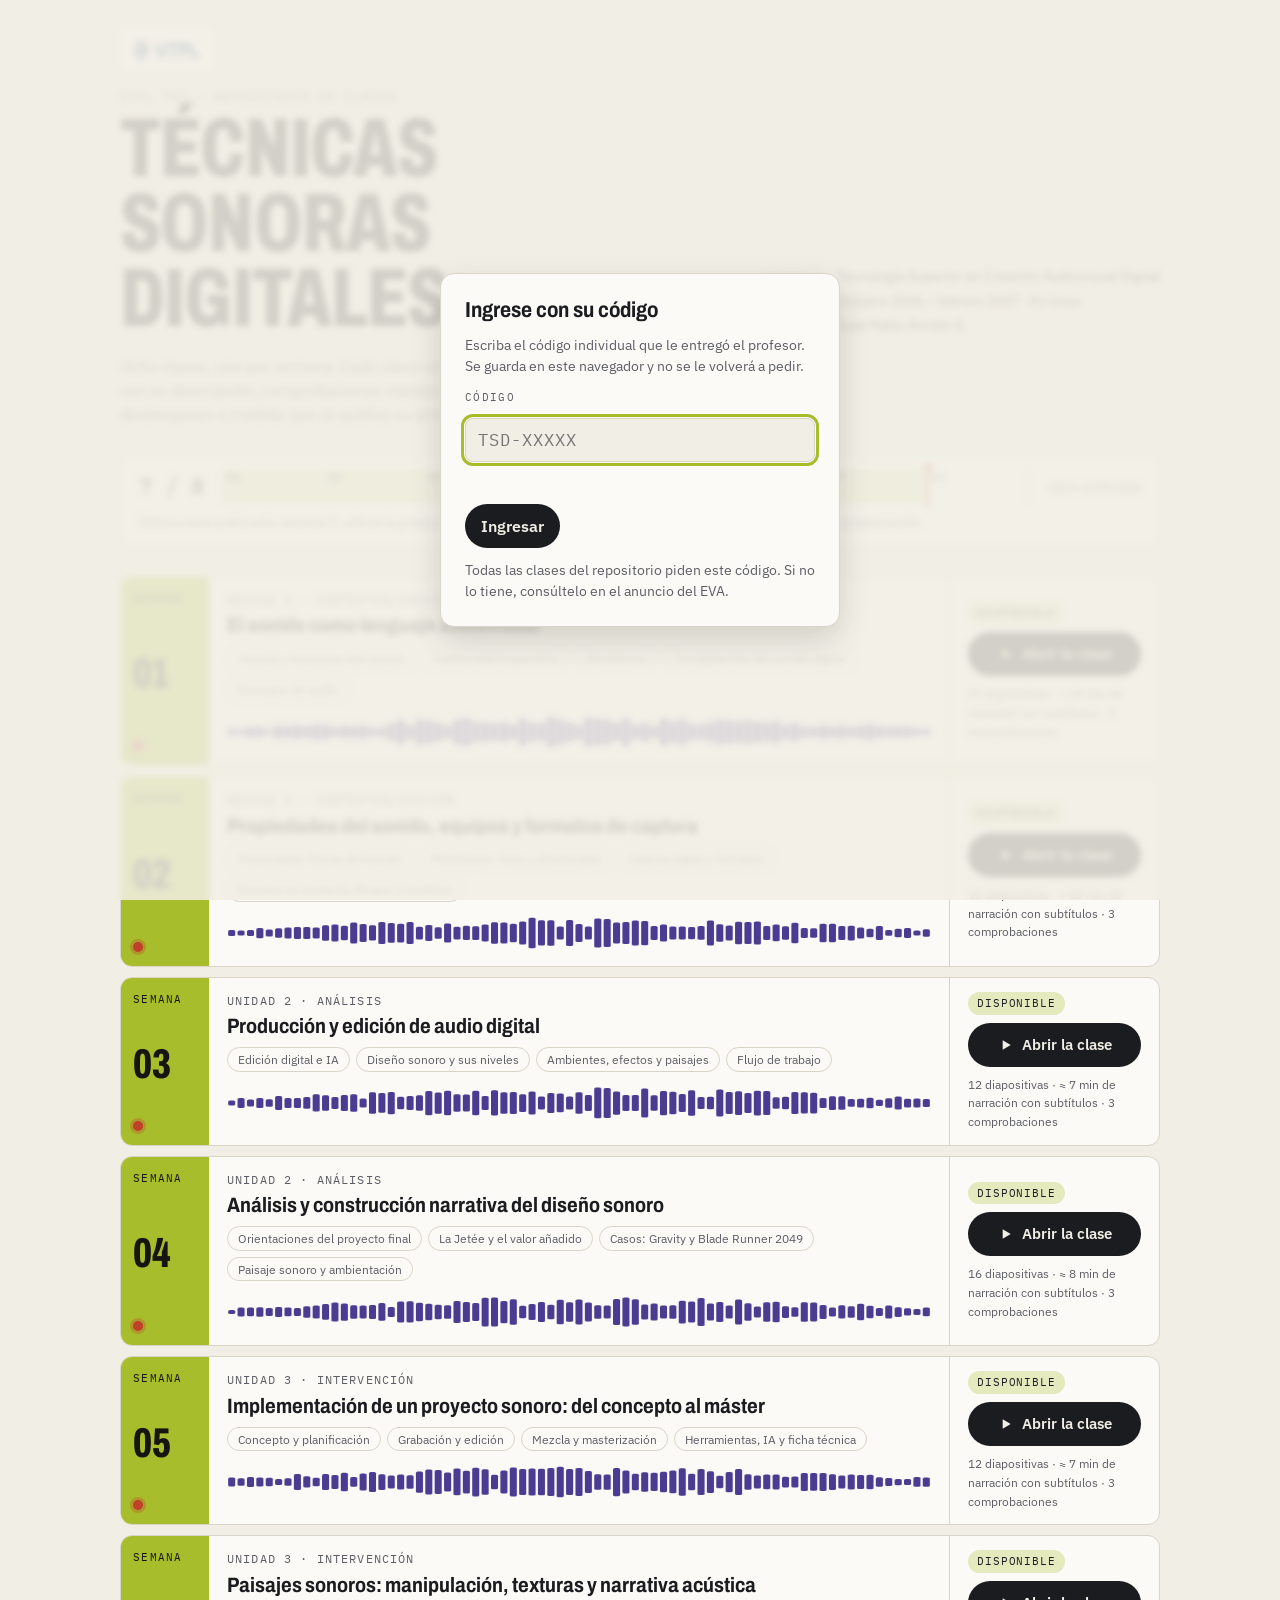
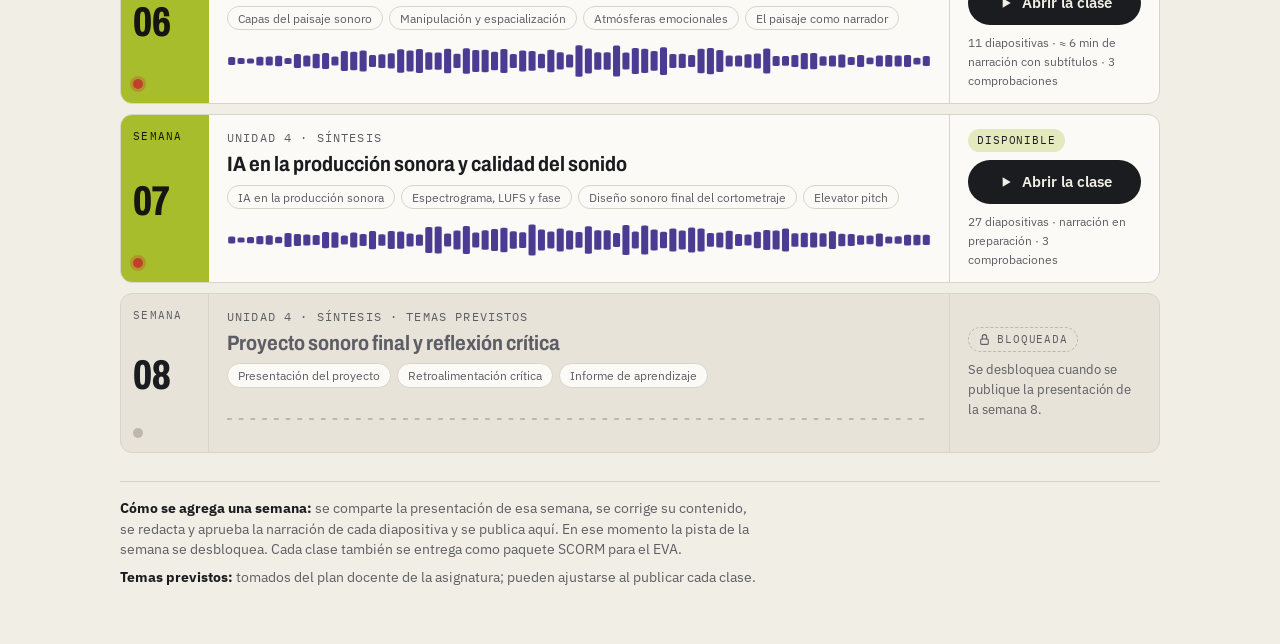
==== commit bc9bd1be: "Semana 7: IA en la producción sonora y calidad del sonido (borrador, narración en preparación) Co-Au" ====
--- a/index.html
+++ b/index.html
@@ -234,8 +234,10 @@
       url: 'semana-06/index.html', clave: 'a2_leccion_tsd-semana-06_v1', diapositivas: 11,
       detalle: '11 diapositivas · ≈ 6 min de narración con subtítulos · 3 comprobaciones',
       temas: ['Capas del paisaje sonoro', 'Manipulación y espacialización', 'Atmósferas emocionales', 'El paisaje como narrador'] },
-    { n: 7, unidad: 'Unidad 4 · Síntesis', titulo: 'IA en la producción sonora y calidad del sonido',
-      temas: ['Aplicaciones de IA en el diseño sonoro', 'Espectrogramas, LUFS y fase', 'Diseño sonoro final del cortometraje'] },
+    { n: 7, unidad: 'Unidad 4 · Síntesis', titulo: 'IA en la producción sonora y calidad del sonido', publicada: true,
+      url: 'semana-07/index.html', clave: 'a2_leccion_tsd-semana-07_v1', diapositivas: 27,
+      detalle: '27 diapositivas · narración en preparación · 3 comprobaciones',
+      temas: ['IA en la producción sonora', 'Espectrograma, LUFS y fase', 'Diseño sonoro final del cortometraje', 'Elevator pitch'] },
     { n: 8, unidad: 'Unidad 4 · Síntesis', titulo: 'Proyecto sonoro final y reflexión crítica',
       temas: ['Presentación del proyecto', 'Retroalimentación crítica', 'Informe de aprendizaje'] }
   ];
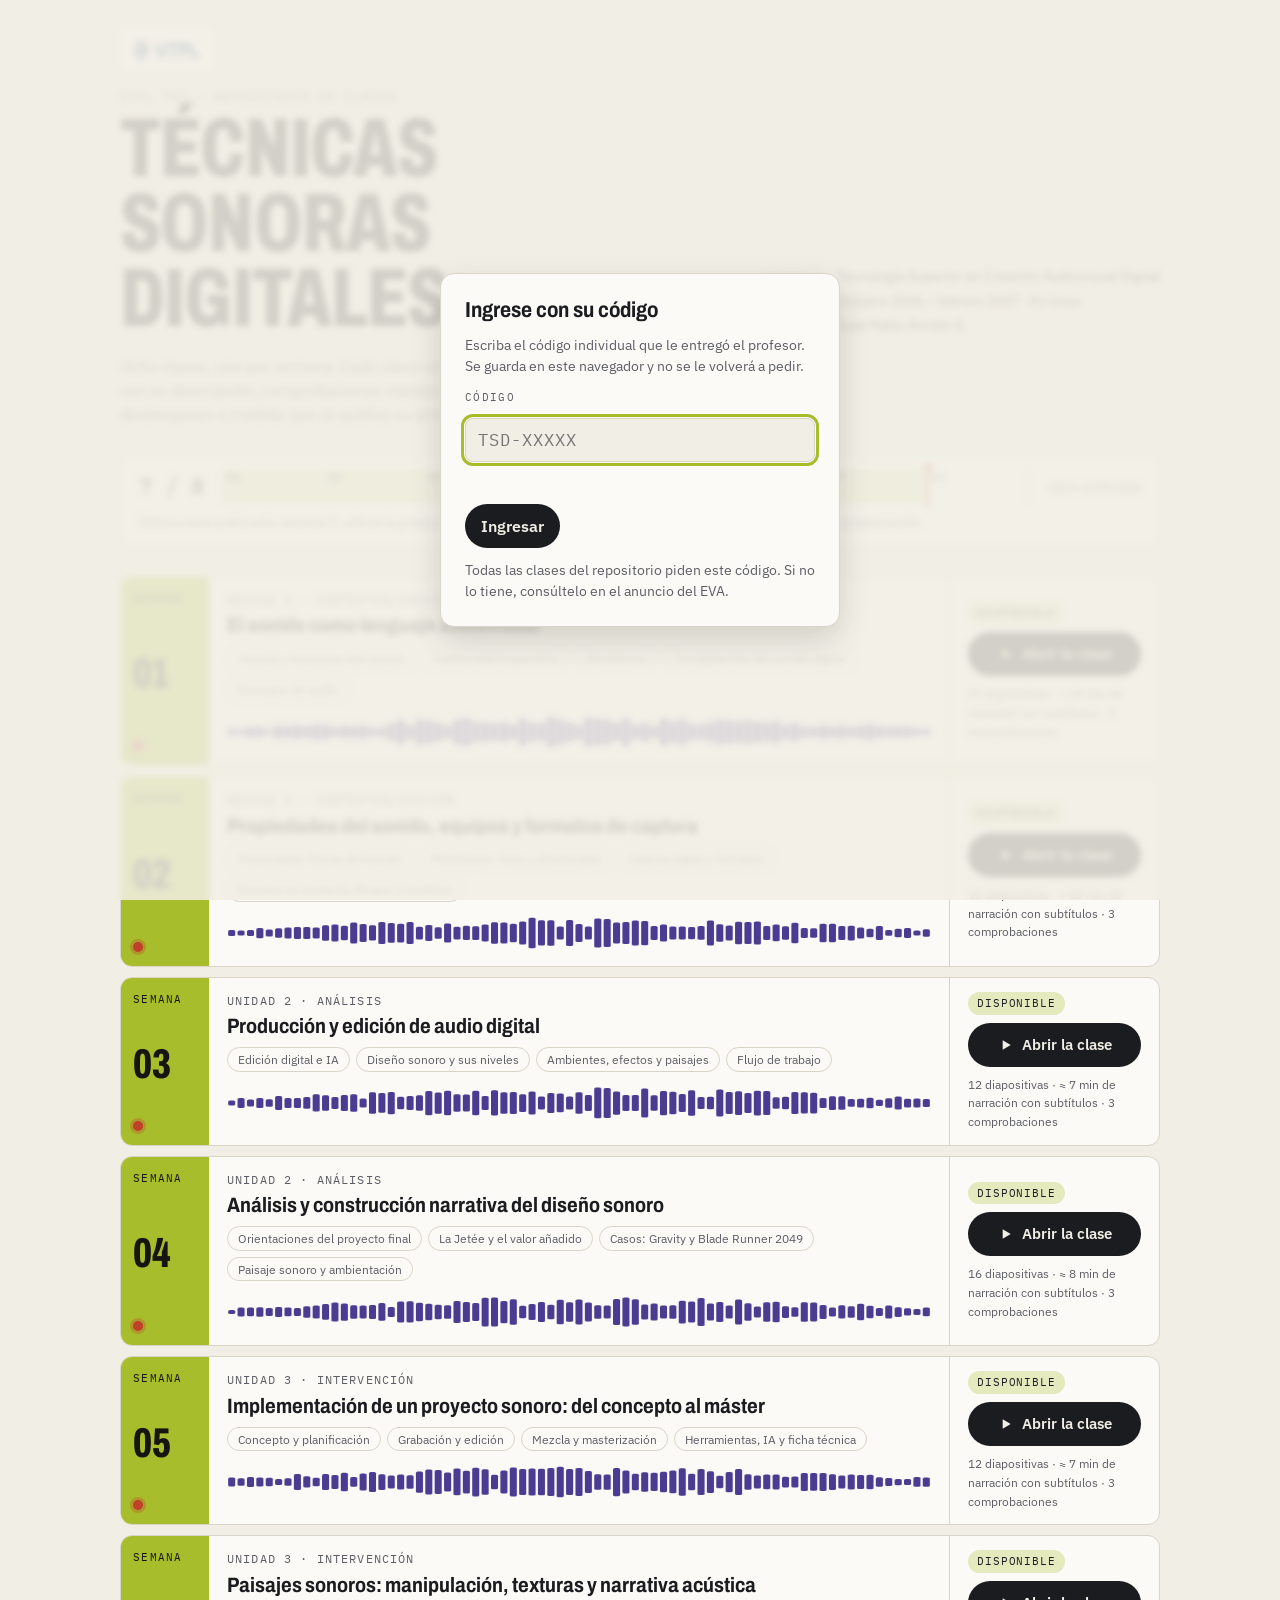
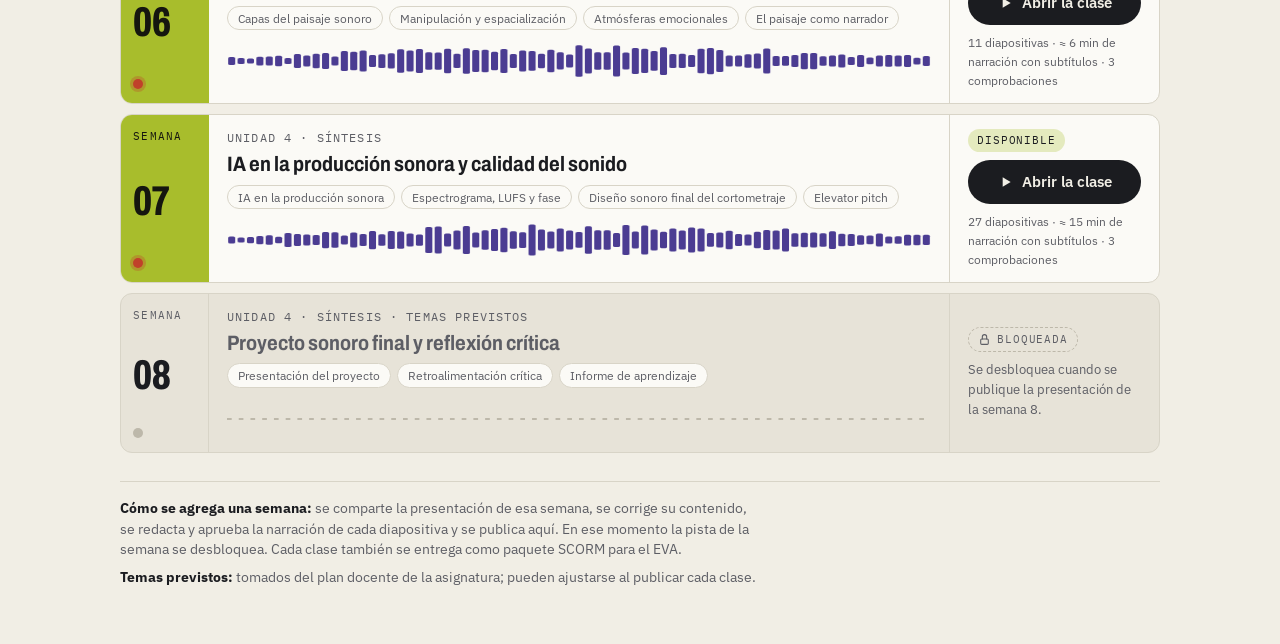
==== commit 00ade434: "Semana 7: lección narrada con subtítulos (27 diapositivas, ≈ 15 min) Co-Authored-By: Claude Opus 5.5" ====
--- a/index.html
+++ b/index.html
@@ -236,7 +236,7 @@
       temas: ['Capas del paisaje sonoro', 'Manipulación y espacialización', 'Atmósferas emocionales', 'El paisaje como narrador'] },
     { n: 7, unidad: 'Unidad 4 · Síntesis', titulo: 'IA en la producción sonora y calidad del sonido', publicada: true,
       url: 'semana-07/index.html', clave: 'a2_leccion_tsd-semana-07_v1', diapositivas: 27,
-      detalle: '27 diapositivas · narración en preparación · 3 comprobaciones',
+      detalle: '27 diapositivas · ≈ 15 min de narración con subtítulos · 3 comprobaciones',
       temas: ['IA en la producción sonora', 'Espectrograma, LUFS y fase', 'Diseño sonoro final del cortometraje', 'Elevator pitch'] },
     { n: 8, unidad: 'Unidad 4 · Síntesis', titulo: 'Proyecto sonoro final y reflexión crítica',
       temas: ['Presentación del proyecto', 'Retroalimentación crítica', 'Informe de aprendizaje'] }
